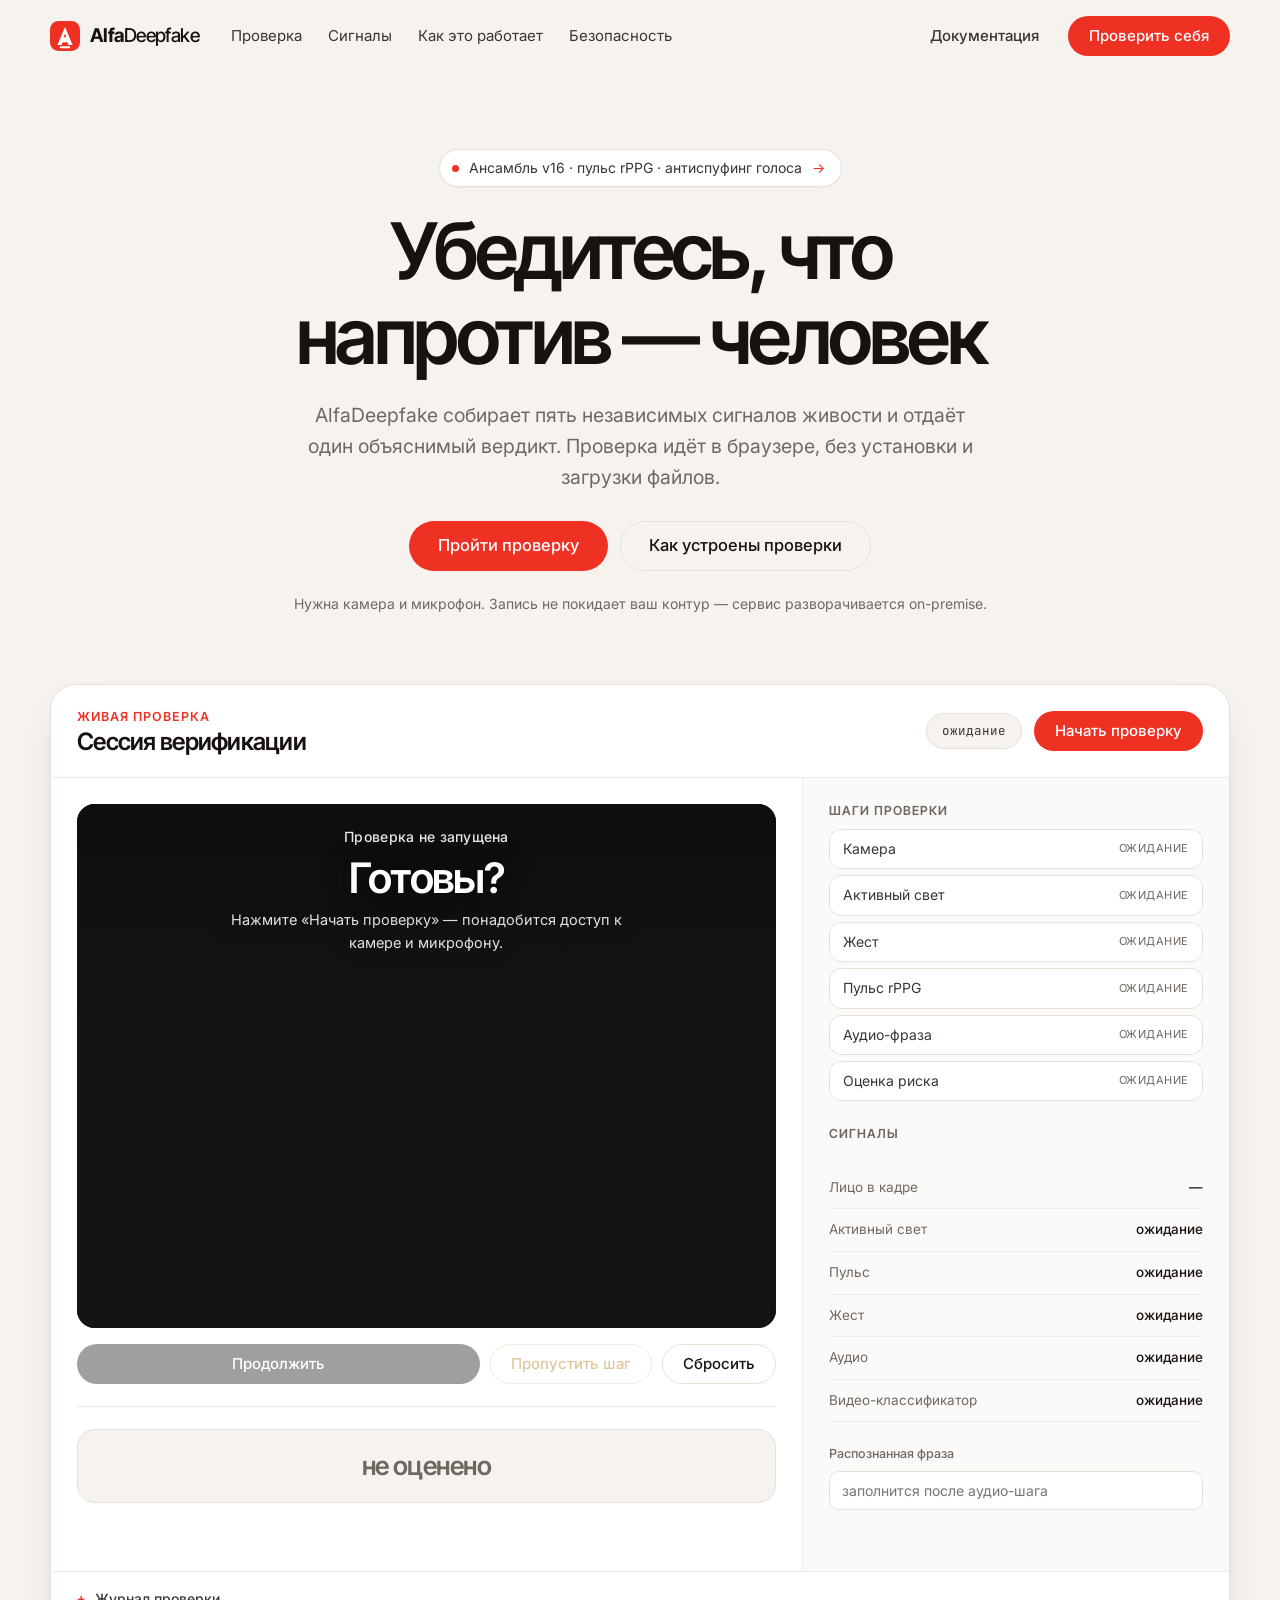
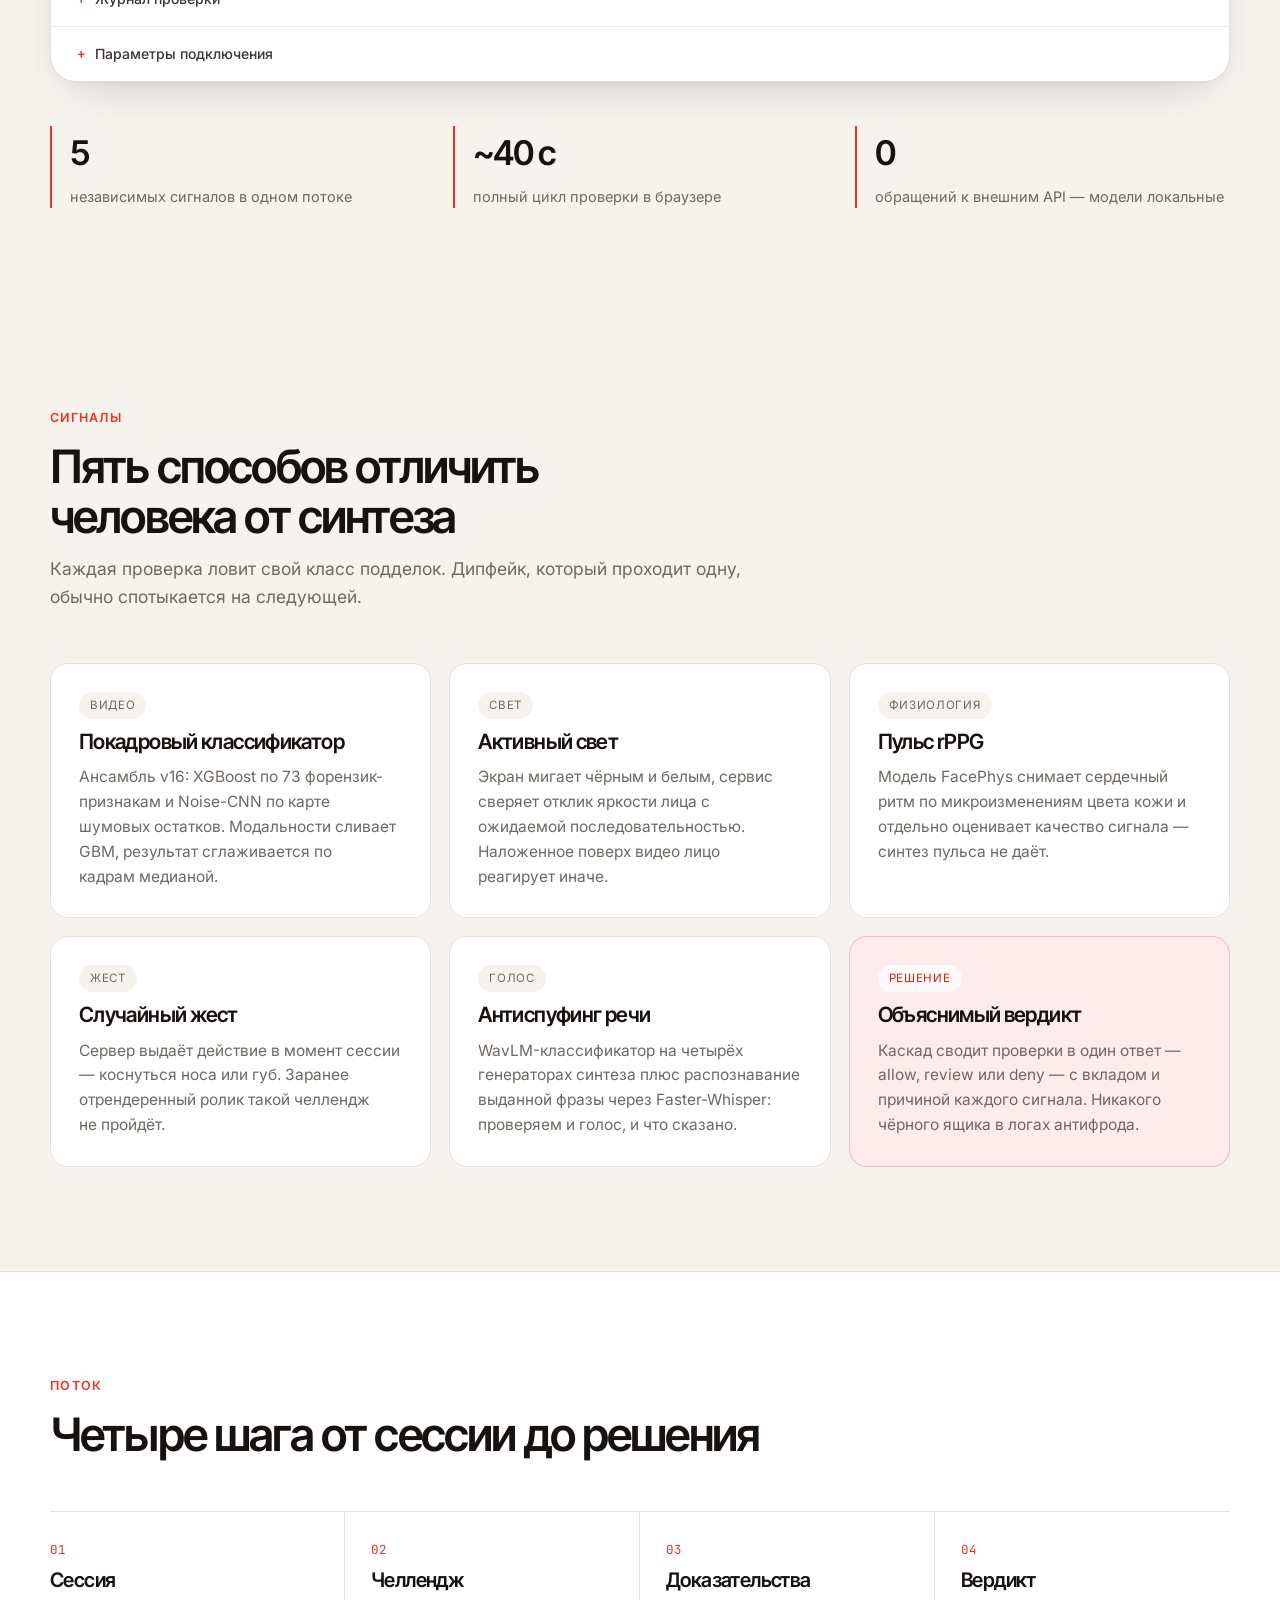
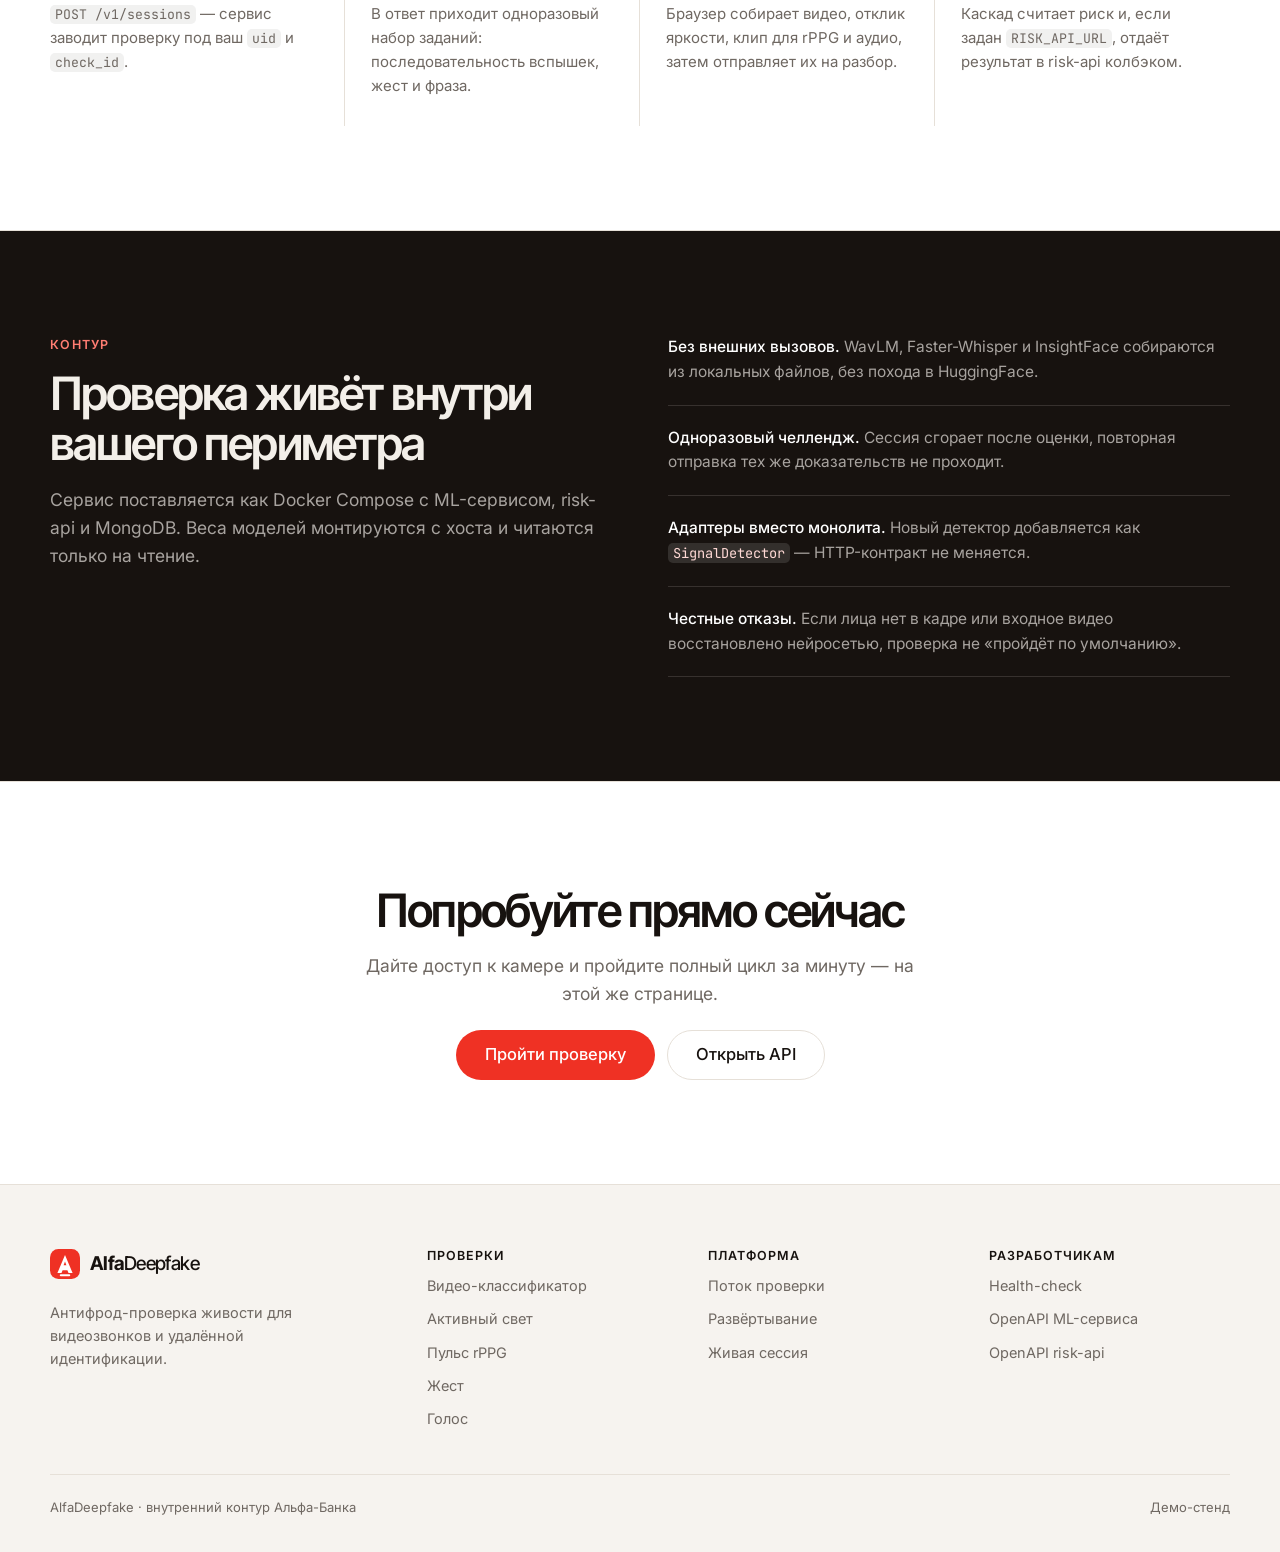
==== frontend/index.html @ 5073e5bc "Redesign frontend as an AlfaDeepfake landing page Replace the verification console shell with a mark" ====
<!doctype html>
<html lang="ru">
  <head>
    <meta charset="utf-8" />
    <meta name="viewport" content="width=device-width, initial-scale=1" />
    <meta name="color-scheme" content="light" />
    <title>AlfaDeepfake — проверка на дипфейк</title>
    <meta
      name="description"
      content="AlfaDeepfake проверяет, что на той стороне живой человек: активный свет, пульс, жест, голос и покадровый анализ видео."
    />
    <link rel="preconnect" href="https://fonts.googleapis.com" />
    <link rel="preconnect" href="https://fonts.gstatic.com" crossorigin />
    <link
      href="https://fonts.googleapis.com/css2?family=Inter+Tight:wght@400;500;600;700&family=Inter:wght@400;500;600&family=JetBrains+Mono:wght@400;500&display=swap"
      rel="stylesheet"
    />
    <link rel="stylesheet" href="./styles.css" />
  </head>
  <body>
    <div class="flash-fullscreen" id="flashFullscreen" aria-hidden="true"></div>

    <a class="skip-link" href="#demo">Перейти к проверке</a>

    <header class="nav" id="nav">
      <div class="nav-inner">
        <a class="logo" href="#top" aria-label="AlfaDeepfake — на главную">
          <svg class="logo-mark" viewBox="0 0 32 32" aria-hidden="true">
            <rect width="32" height="32" rx="9" fill="#EF3124" />
            <path
              fill="#fff"
              fill-rule="evenodd"
              d="M16 6.4 24.1 25.6h-4.35l-1.2-3.05h-5.1l-1.2 3.05H7.9L16 6.4Zm0 6.9-1.5 4.05h3L16 13.3Z"
            />
            <rect x="10.4" y="27" width="11.2" height="2.1" rx="1.05" fill="#fff" />
          </svg>
          <span class="logo-word"><b>Alfa</b>Deepfake</span>
        </a>

        <div class="nav-menu" id="navMenu">
          <nav class="nav-links" aria-label="Основная навигация">
            <a href="#demo">Проверка</a>
            <a href="#signals">Сигналы</a>
            <a href="#flow">Как это работает</a>
            <a href="#trust">Безопасность</a>
          </nav>

          <div class="nav-actions">
            <a class="btn btn-ghost" href="http://localhost:8100/docs">Документация</a>
            <a class="btn btn-primary" href="#demo" data-start-demo>Проверить себя</a>
          </div>
        </div>

        <button class="nav-burger" id="navBurger" aria-expanded="false" aria-controls="navMenu" aria-label="Меню">
          <span></span><span></span>
        </button>
      </div>
    </header>

    <main id="top">
      <!-- ── Hero ─────────────────────────────────────────────────────── -->
      <section class="hero">
        <div class="wrap hero-inner">
          <a class="pill-link" href="#signals">
            <span class="pill-dot"></span>
            Ансамбль v16 · пульс rPPG · антиспуфинг голоса
            <span class="pill-arrow" aria-hidden="true">→</span>
          </a>

          <h1 class="hero-title">Убедитесь, что напротив&nbsp;— человек</h1>

          <p class="hero-sub">
            AlfaDeepfake собирает пять независимых сигналов живости и отдаёт один
            объяснимый вердикт. Проверка идёт в браузере, без установки и загрузки файлов.
          </p>

          <div class="hero-actions">
            <button class="btn btn-primary btn-lg" type="button" data-start-demo>Пройти проверку</button>
            <a class="btn btn-outline btn-lg" href="#signals">Как устроены проверки</a>
          </div>

          <p class="hero-note">Нужна камера и микрофон. Запись не покидает ваш контур — сервис разворачивается on-premise.</p>
        </div>
      </section>

      <!-- ── Живой тест ───────────────────────────────────────────────── -->
      <section class="demo-section" id="demo">
        <div class="wrap">
          <article class="console">
            <header class="console-top">
              <div>
                <p class="console-eyebrow">Живая проверка</p>
                <h2 class="console-title">Сессия верификации</h2>
              </div>
              <div class="console-top-right">
                <div class="status" id="status">ожидание</div>
                <button class="btn btn-primary" id="startVerification" type="button">Начать проверку</button>
              </div>
            </header>

            <div class="console-body">
              <div class="console-main">
                <div class="challenge-stage" id="challengeStage">
                  <video id="camera" autoplay muted playsinline></video>
                  <div class="face-guide" id="faceGuide" aria-hidden="true">
                    <div class="face-oval" id="faceOval"></div>
                    <p class="guide-hint" id="guideHint">Совместите лицо с овалом</p>
                  </div>
                  <div class="stage-overlay">
                    <p id="currentStep">Проверка не запущена</p>
                    <strong id="stageValue">Готовы?</strong>
                    <small id="stepHint">Нажмите «Начать проверку» — понадобится доступ к камере и микрофону.</small>
                  </div>
                </div>

                <div class="controls">
                  <button class="btn btn-dark" id="primaryAction" type="button" disabled>Продолжить</button>
                  <button class="btn btn-outline test-only" id="skipStep" type="button" disabled>Пропустить шаг</button>
                  <button class="btn btn-outline" id="resetFlow" type="button">Сбросить</button>
                </div>

                <div class="result-block">
                  <div class="decision" id="decision">не оценено</div>
                  <div class="risk-line" id="riskLine"></div>
                  <div class="checks" id="checksBreakdown"></div>
                </div>
              </div>

              <aside class="console-side">
                <h3 class="side-title">Шаги проверки</h3>
                <div class="tool-list" id="toolList">
                  <div class="tool" data-tool="camera"><span class="tool-name">Камера</span></div>
                  <div class="tool" data-tool="active_light"><span class="tool-name">Активный свет</span></div>
                  <div class="tool" data-tool="gesture"><span class="tool-name">Жест</span></div>
                  <div class="tool" data-tool="rppg"><span class="tool-name">Пульс rPPG</span></div>
                  <div class="tool" data-tool="audio"><span class="tool-name">Аудио-фраза</span></div>
                  <div class="tool" data-tool="score"><span class="tool-name">Оценка риска</span></div>
                </div>

                <h3 class="side-title">Сигналы</h3>
                <div class="metrics">
                  <div class="metric"><span>Лицо в кадре</span><b id="faceMetric">—</b></div>
                  <div class="metric"><span>Активный свет</span><b id="lightMetric">ожидание</b></div>
                  <div class="metric"><span>Пульс</span><b id="pulseMetric">ожидание</b></div>
                  <div class="metric"><span>Жест</span><b id="gestureMetric">ожидание</b></div>
                  <div class="metric"><span>Аудио</span><b id="audioMetric">ожидание</b></div>
                  <div class="metric"><span>Видео-классификатор</span><b id="classifierMetric">ожидание</b></div>
                </div>

                <label class="field">
                  Распознанная фраза
                  <input id="phraseInput" placeholder="заполнится после аудио-шага" readonly />
                </label>
              </aside>
            </div>

            <details class="drawer">
              <summary>Журнал проверки</summary>
              <pre id="scoreJson"></pre>
            </details>

            <details class="drawer">
              <summary>Параметры подключения</summary>
              <div class="drawer-grid">
                <label class="field">ML API<input id="apiUrl" value="http://localhost:8100" /></label>
                <label class="field">UID<input id="uid" /></label>
                <label class="field">ID проверки<input id="checkId" /></label>
              </div>
            </details>
          </article>

          <ul class="stats">
            <li><b>5</b><span>независимых сигналов в одном потоке</span></li>
            <li><b>~40 c</b><span>полный цикл проверки в браузере</span></li>
            <li><b>0</b><span>обращений к внешним API — модели локальные</span></li>
          </ul>
        </div>
      </section>

      <!-- ── Сигналы ──────────────────────────────────────────────────── -->
      <section class="section" id="signals">
        <div class="wrap">
          <header class="section-head">
            <p class="eyebrow">Сигналы</p>
            <h2>Пять способов отличить человека от синтеза</h2>
            <p class="section-lead">
              Каждая проверка ловит свой класс подделок. Дипфейк, который проходит одну,
              обычно спотыкается на следующей.
            </p>
          </header>

          <div class="cards" data-reveal>
            <article class="card">
              <span class="card-tag">видео</span>
              <h3>Покадровый классификатор</h3>
              <p>
                Ансамбль v16: XGBoost по 73 форензик-признакам и Noise-CNN по карте шумовых
                остатков. Модальности сливает GBM, результат сглаживается по кадрам медианой.
              </p>
            </article>

            <article class="card">
              <span class="card-tag">свет</span>
              <h3>Активный свет</h3>
              <p>
                Экран мигает чёрным и белым, сервис сверяет отклик яркости лица с ожидаемой
                последовательностью. Наложенное поверх видео лицо реагирует иначе.
              </p>
            </article>

            <article class="card">
              <span class="card-tag">физиология</span>
              <h3>Пульс rPPG</h3>
              <p>
                Модель FacePhys снимает сердечный ритм по микроизменениям цвета кожи
                и отдельно оценивает качество сигнала — синтез пульса не даёт.
              </p>
            </article>

            <article class="card">
              <span class="card-tag">жест</span>
              <h3>Случайный жест</h3>
              <p>
                Сервер выдаёт действие в момент сессии — коснуться носа или губ. Заранее
                отрендеренный ролик такой челлендж не пройдёт.
              </p>
            </article>

            <article class="card">
              <span class="card-tag">голос</span>
              <h3>Антиспуфинг речи</h3>
              <p>
                WavLM-классификатор на четырёх генераторах синтеза плюс распознавание
                выданной фразы через Faster-Whisper: проверяем и голос, и что сказано.
              </p>
            </article>

            <article class="card card-accent">
              <span class="card-tag">решение</span>
              <h3>Объяснимый вердикт</h3>
              <p>
                Каскад сводит проверки в один ответ — allow, review или deny — с вкладом
                и причиной каждого сигнала. Никакого чёрного ящика в логах антифрода.
              </p>
            </article>
          </div>
        </div>
      </section>

      <!-- ── Как это работает ─────────────────────────────────────────── -->
      <section class="section section-alt" id="flow">
        <div class="wrap">
          <header class="section-head">
            <p class="eyebrow">Поток</p>
            <h2>Четыре шага от сессии до решения</h2>
          </header>

          <ol class="steps" data-reveal>
            <li>
              <span class="step-num">01</span>
              <h3>Сессия</h3>
              <p><code>POST /v1/sessions</code> — сервис заводит проверку под ваш <code>uid</code> и <code>check_id</code>.</p>
            </li>
            <li>
              <span class="step-num">02</span>
              <h3>Челлендж</h3>
              <p>В ответ приходит одноразовый набор заданий: последовательность вспышек, жест и фраза.</p>
            </li>
            <li>
              <span class="step-num">03</span>
              <h3>Доказательства</h3>
              <p>Браузер собирает видео, отклик яркости, клип для rPPG и аудио, затем отправляет их на разбор.</p>
            </li>
            <li>
              <span class="step-num">04</span>
              <h3>Вердикт</h3>
              <p>Каскад считает риск и, если задан <code>RISK_API_URL</code>, отдаёт результат в risk-api колбэком.</p>
            </li>
          </ol>
        </div>
      </section>

      <!-- ── Безопасность ─────────────────────────────────────────────── -->
      <section class="section section-dark" id="trust">
        <div class="wrap trust-grid">
          <div>
            <p class="eyebrow eyebrow-light">Контур</p>
            <h2>Проверка живёт внутри вашего периметра</h2>
            <p class="section-lead section-lead-light">
              Сервис поставляется как Docker Compose с ML-сервисом, risk-api и MongoDB.
              Веса моделей монтируются с хоста и читаются только на чтение.
            </p>
          </div>
          <ul class="trust-list">
            <li><b>Без внешних вызовов.</b> WavLM, Faster-Whisper и InsightFace собираются из локальных файлов, без похода в HuggingFace.</li>
            <li><b>Одноразовый челлендж.</b> Сессия сгорает после оценки, повторная отправка тех же доказательств не проходит.</li>
            <li><b>Адаптеры вместо монолита.</b> Новый детектор добавляется как <code>SignalDetector</code> — HTTP-контракт не меняется.</li>
            <li><b>Честные отказы.</b> Если лица нет в кадре или входное видео восстановлено нейросетью, проверка не «пройдёт по умолчанию».</li>
          </ul>
        </div>
      </section>

      <!-- ── CTA ──────────────────────────────────────────────────────── -->
      <section class="cta" id="start">
        <div class="wrap cta-inner">
          <h2>Попробуйте прямо сейчас</h2>
          <p>Дайте доступ к камере и пройдите полный цикл за минуту — на этой же странице.</p>
          <div class="hero-actions">
            <button class="btn btn-primary btn-lg" type="button" data-start-demo>Пройти проверку</button>
            <a class="btn btn-outline btn-lg" href="http://localhost:8100/docs">Открыть API</a>
          </div>
        </div>
      </section>
    </main>

    <footer class="footer">
      <div class="wrap footer-inner">
        <div class="footer-brand">
          <a class="logo" href="#top" aria-label="AlfaDeepfake">
            <svg class="logo-mark" viewBox="0 0 32 32" aria-hidden="true">
              <rect width="32" height="32" rx="9" fill="#EF3124" />
              <path
                fill="#fff"
                fill-rule="evenodd"
                d="M16 6.4 24.1 25.6h-4.35l-1.2-3.05h-5.1l-1.2 3.05H7.9L16 6.4Zm0 6.9-1.5 4.05h3L16 13.3Z"
              />
              <rect x="10.4" y="27" width="11.2" height="2.1" rx="1.05" fill="#fff" />
            </svg>
            <span class="logo-word"><b>Alfa</b>Deepfake</span>
          </a>
          <p>Антифрод-проверка живости для видеозвонков и удалённой идентификации.</p>
        </div>

        <nav class="footer-col" aria-label="Проверки">
          <h4>Проверки</h4>
          <a href="#signals">Видео-классификатор</a>
          <a href="#signals">Активный свет</a>
          <a href="#signals">Пульс rPPG</a>
          <a href="#signals">Жест</a>
          <a href="#signals">Голос</a>
        </nav>

        <nav class="footer-col" aria-label="Платформа">
          <h4>Платформа</h4>
          <a href="#flow">Поток проверки</a>
          <a href="#trust">Развёртывание</a>
          <a href="#demo">Живая сессия</a>
        </nav>

        <nav class="footer-col" aria-label="Разработчикам">
          <h4>Разработчикам</h4>
          <a href="http://localhost:8100/health">Health-check</a>
          <a href="http://localhost:8100/docs">OpenAPI ML-сервиса</a>
          <a href="http://localhost:8000/docs">OpenAPI risk-api</a>
        </nav>
      </div>
      <div class="wrap footer-bottom">
        <span>AlfaDeepfake · внутренний контур Альфа-Банка</span>
        <span>Демо-стенд</span>
      </div>
    </footer>

    <script src="./config.js"></script>
    <script src="./app.js"></script>
    <script src="./landing.js"></script>
  </body>
</html>
---- frontend/styles.css ----
/* ── Tokens ─────────────────────────────────────────────────────────── */
:root {
  --ink: #17120f;
  --ink-soft: #3b3430;
  --muted: #6f6862;
  --paper: #f6f3ef;
  --surface: #ffffff;
  --line: #e6e0d8;
  --line-soft: #efeae3;

  --alfa: #ef3124;
  --alfa-deep: #cd2317;
  --alfa-tint: #fdeceb;

  --pass: #0f7a58;
  --warn: #b0730b;
  --deny: #d0271a;

  --stage: #202020;

  --display: "Inter Tight", "Segoe UI", system-ui, sans-serif;
  --body: "Inter", "Segoe UI", system-ui, sans-serif;
  --mono: "JetBrains Mono", ui-monospace, "Cascadia Mono", monospace;

  --radius: 18px;
  --radius-lg: 26px;
  --shadow: 0 1px 2px rgba(23, 18, 15, 0.04), 0 18px 48px -24px rgba(23, 18, 15, 0.28);
}

* {
  box-sizing: border-box;
}

html {
  scroll-behavior: smooth;
}

body {
  margin: 0;
  background: var(--paper);
  color: var(--ink);
  font-family: var(--body);
  font-size: 16px;
  line-height: 1.6;
  -webkit-font-smoothing: antialiased;
}

h1,
h2,
h3,
h4 {
  margin: 0;
  font-family: var(--display);
  font-weight: 600;
  letter-spacing: -0.03em;
  line-height: 1.08;
}

p {
  margin: 0;
}

a {
  color: inherit;
  text-decoration: none;
}

code {
  font-family: var(--mono);
  font-size: 0.88em;
  background: rgba(23, 18, 15, 0.06);
  border-radius: 5px;
  padding: 1px 5px;
}

:focus-visible {
  outline: 2px solid var(--alfa);
  outline-offset: 3px;
  border-radius: 4px;
}

.wrap {
  width: min(1180px, 100% - 48px);
  margin: 0 auto;
}

.skip-link {
  position: absolute;
  left: -9999px;
  top: 0;
  z-index: 100;
  background: var(--ink);
  color: #fff;
  padding: 12px 18px;
  border-radius: 0 0 10px 0;
}

.skip-link:focus {
  left: 0;
}

/* ── Flash overlay (used by the active-light check) ─────────────────── */
.flash-fullscreen {
  position: fixed;
  inset: 0;
  z-index: 1000;
  display: none;
  background: #000;
}

.flash-fullscreen.visible {
  display: block;
}

/* ── Buttons ────────────────────────────────────────────────────────── */
.btn {
  display: inline-flex;
  align-items: center;
  justify-content: center;
  gap: 8px;
  border: 1px solid transparent;
  border-radius: 999px;
  padding: 10px 20px;
  font-family: var(--body);
  font-size: 15px;
  font-weight: 500;
  line-height: 1.2;
  text-align: center;
  cursor: pointer;
  transition: background-color 140ms ease, border-color 140ms ease, color 140ms ease, transform 140ms ease;
}

.btn-lg {
  padding: 14px 28px;
  font-size: 16.5px;
}

.btn-primary {
  background: var(--alfa);
  color: #fff;
}

.btn-primary:hover {
  background: var(--alfa-deep);
}

.btn-dark {
  background: var(--ink);
  color: #fff;
}

.btn-dark:hover {
  background: #2c2521;
}

.btn-outline {
  background: transparent;
  border-color: var(--line);
  color: var(--ink);
}

.btn-outline:hover {
  border-color: var(--ink);
}

.btn-ghost {
  background: transparent;
  color: var(--ink-soft);
}

.btn-ghost:hover {
  color: var(--ink);
}

.btn:active {
  transform: translateY(1px);
}

.btn:disabled {
  cursor: not-allowed;
  opacity: 0.4;
  transform: none;
}

.test-only {
  color: var(--warn);
  border-color: rgba(176, 115, 11, 0.35);
}

/* ── Nav ────────────────────────────────────────────────────────────── */
.nav {
  position: sticky;
  top: 0;
  z-index: 60;
  background: rgba(246, 243, 239, 0.82);
  backdrop-filter: saturate(180%) blur(14px);
  border-bottom: 1px solid transparent;
  transition: border-color 200ms ease, background-color 200ms ease;
}

.nav.scrolled {
  border-bottom-color: var(--line);
}

.nav-inner {
  width: min(1180px, 100% - 48px);
  margin: 0 auto;
  min-height: 72px;
  display: flex;
  align-items: center;
  gap: 32px;
}

.logo {
  display: inline-flex;
  align-items: center;
  gap: 10px;
  flex: none;
}

.logo-mark {
  width: 30px;
  height: 30px;
  flex: none;
}

.logo-word {
  font-family: var(--display);
  font-size: 19px;
  font-weight: 500;
  letter-spacing: -0.03em;
  color: var(--ink);
}

.logo-word b {
  font-weight: 700;
}

.nav-menu {
  flex: 1;
  display: flex;
  align-items: center;
  justify-content: space-between;
  gap: 32px;
  min-width: 0;
}

.nav-links {
  display: flex;
  align-items: center;
  gap: 26px;
  font-size: 15px;
  color: var(--ink-soft);
}

.nav-links a:hover {
  color: var(--alfa);
}

.nav-actions {
  display: flex;
  align-items: center;
  gap: 8px;
  flex: none;
}

.nav-burger {
  display: none;
  flex-direction: column;
  justify-content: center;
  gap: 5px;
  width: 40px;
  height: 40px;
  border: 1px solid var(--line);
  border-radius: 10px;
  background: transparent;
  cursor: pointer;
}

.nav-burger span {
  display: block;
  height: 1.5px;
  width: 16px;
  margin: 0 auto;
  background: var(--ink);
}

/* ── Hero ───────────────────────────────────────────────────────────── */
.hero {
  padding: 76px 0 44px;
  text-align: center;
}

.hero-inner {
  display: grid;
  justify-items: center;
  gap: 22px;
}

.pill-link {
  display: inline-flex;
  flex-wrap: wrap;
  align-items: center;
  justify-content: center;
  max-width: 100%;
  gap: 10px;
  background: var(--surface);
  border: 1px solid var(--line);
  border-radius: 999px;
  padding: 7px 16px 7px 12px;
  font-size: 14px;
  color: var(--ink-soft);
  box-shadow: 0 1px 2px rgba(23, 18, 15, 0.04);
}

.pill-link:hover {
  border-color: var(--alfa);
}

.pill-dot {
  width: 7px;
  height: 7px;
  border-radius: 50%;
  background: var(--alfa);
}

.pill-arrow {
  color: var(--alfa);
}

.hero-title {
  max-width: 15ch;
  font-size: clamp(33px, 7vw, 78px);
  letter-spacing: -0.045em;
  text-wrap: balance;
  overflow-wrap: break-word;
}

.hero-sub {
  max-width: 62ch;
  color: var(--muted);
  font-size: clamp(17px, 1.6vw, 19.5px);
  text-wrap: pretty;
}

.hero-actions {
  display: flex;
  flex-wrap: wrap;
  justify-content: center;
  gap: 12px;
  margin-top: 6px;
}

.hero-note {
  color: var(--muted);
  font-size: 14px;
}

/* ── Console (the live check) ───────────────────────────────────────── */
.demo-section {
  padding: 24px 0 96px;
  scroll-margin-top: 88px;
}

.console {
  background: var(--surface);
  border: 1px solid var(--line);
  border-radius: var(--radius-lg);
  box-shadow: var(--shadow);
  overflow: hidden;
}

.console-top {
  display: flex;
  flex-wrap: wrap;
  align-items: center;
  justify-content: space-between;
  gap: 16px;
  padding: 22px 26px;
  border-bottom: 1px solid var(--line-soft);
}

.console-eyebrow {
  color: var(--alfa);
  font-size: 12.5px;
  font-weight: 600;
  letter-spacing: 0.08em;
  text-transform: uppercase;
}

.console-title {
  font-size: 24px;
  margin-top: 2px;
}

.console-top-right {
  display: flex;
  align-items: center;
  gap: 12px;
}

.status {
  border: 1px solid var(--line);
  border-radius: 999px;
  padding: 7px 15px;
  background: var(--paper);
  color: var(--ink-soft);
  font-family: var(--mono);
  font-size: 12.5px;
  white-space: nowrap;
}

.console-body {
  display: grid;
  grid-template-columns: minmax(0, 1.5fr) minmax(290px, 0.85fr);
}

.console-main {
  padding: 26px;
  border-right: 1px solid var(--line-soft);
  min-width: 0;
}

.console-side {
  padding: 26px;
  background: #fbfaf8;
  min-width: 0;
}

/* Stage */
.challenge-stage {
  position: relative;
  overflow: hidden;
  aspect-ratio: 4 / 3;
  min-height: 380px;
  border-radius: var(--radius);
  background: var(--stage);
  transition: background-color 80ms linear;
}

video {
  position: absolute;
  inset: 0;
  z-index: 1;
  width: 100%;
  height: 100%;
  object-fit: cover;
  background: #141414;
  /* selfie mirror; MediaRecorder captures the raw stream, not the CSS */
  transform: scaleX(-1);
}

.face-guide {
  position: absolute;
  inset: 0;
  z-index: 2;
  display: none;
  overflow: hidden;
  pointer-events: none;
}

.face-guide.visible {
  display: block;
}

.face-oval {
  position: absolute;
  top: 10%;
  left: 50%;
  height: 72%;
  /* face-shaped ellipse: always taller than wide, never a circle */
  aspect-ratio: 3 / 4.2;
  transform: translateX(-50%);
  border: 2.5px dashed rgba(255, 255, 255, 0.8);
  border-radius: 50%;
  /* everything outside the oval gets dimmed */
  box-shadow: 0 0 0 2000px rgba(12, 10, 9, 0.45);
  transition: border-color 300ms ease, box-shadow 300ms ease;
}

.face-oval.ok {
  border: 2.5px solid #3ecf8e;
}

.face-oval.no-face {
  border-color: #f0ad4e;
}

.guide-hint {
  position: absolute;
  bottom: 14px;
  left: 0;
  right: 0;
  text-align: center;
  color: rgba(255, 255, 255, 0.94);
  font-size: 14px;
  font-weight: 500;
  text-shadow: 0 2px 14px rgba(0, 0, 0, 0.65);
}

.stage-overlay {
  position: absolute;
  inset: 0;
  z-index: 3;
  display: grid;
  align-content: start;
  justify-items: center;
  gap: 8px;
  padding: 22px 24px;
  text-align: center;
  color: #fff;
  text-shadow: 0 2px 24px rgba(0, 0, 0, 0.7);
  background: linear-gradient(to bottom, rgba(12, 10, 9, 0.6), transparent 42%);
  pointer-events: none;
}

.stage-overlay p {
  font-size: 14px;
  font-weight: 500;
  letter-spacing: 0.02em;
  opacity: 0.9;
}

.stage-overlay strong {
  font-family: var(--display);
  font-size: clamp(28px, 3.4vw, 42px);
  font-weight: 600;
  letter-spacing: -0.03em;
  line-height: 1.05;
}

.stage-overlay small {
  max-width: 46ch;
  font-size: 14.5px;
  opacity: 0.88;
}

.controls {
  display: grid;
  grid-template-columns: minmax(0, 1fr) auto auto;
  gap: 10px;
  margin-top: 16px;
}

/* ── Result ─────────────────────────────────────────────────────────── */
.result-block {
  display: grid;
  gap: 12px;
  margin-top: 22px;
  padding-top: 22px;
  border-top: 1px solid var(--line-soft);
}

.decision {
  display: grid;
  place-items: center;
  min-height: 74px;
  border: 1px solid var(--line);
  border-radius: var(--radius);
  background: var(--paper);
  color: var(--muted);
  font-family: var(--display);
  font-size: 26px;
  font-weight: 600;
  letter-spacing: -0.02em;
}

.decision.allow {
  border-color: rgba(15, 122, 88, 0.35);
  background: rgba(15, 122, 88, 0.09);
  color: var(--pass);
}

.decision.review {
  border-color: rgba(176, 115, 11, 0.35);
  background: rgba(176, 115, 11, 0.1);
  color: var(--warn);
}

.decision.deny {
  border-color: rgba(208, 39, 26, 0.35);
  background: var(--alfa-tint);
  color: var(--deny);
}

.risk-line {
  min-height: 18px;
  color: var(--muted);
  font-family: var(--mono);
  font-size: 12.5px;
  text-align: center;
}

.checks {
  display: grid;
  gap: 8px;
}

.check-row {
  display: grid;
  grid-template-columns: 128px 92px minmax(0, 1fr) 42px;
  align-items: center;
  gap: 12px;
  font-size: 13px;
}

.check-name {
  color: var(--ink);
  font-weight: 500;
}

.check-status {
  color: var(--muted);
  font-size: 11.5px;
}

.check-row.passed .check-status {
  color: var(--pass);
}

.check-row.failed .check-status {
  color: var(--deny);
}

.check-row.unknown .check-status,
.check-row.skipped .check-status {
  color: var(--warn);
}

.check-riskbar {
  height: 6px;
  border-radius: 999px;
  background: var(--line-soft);
  overflow: hidden;
}

.check-riskbar i {
  display: block;
  height: 100%;
  background: linear-gradient(90deg, var(--pass), var(--warn) 55%, var(--alfa));
}

.check-risk {
  text-align: right;
  color: var(--muted);
  font-family: var(--mono);
  font-size: 12px;
}

.factors {
  margin-top: 4px;
  color: var(--muted);
  font-size: 12.5px;
  line-height: 1.5;
}

/* ── Console sidebar ────────────────────────────────────────────────── */
.side-title {
  font-size: 12.5px;
  font-weight: 600;
  letter-spacing: 0.08em;
  text-transform: uppercase;
  color: var(--muted);
  margin-bottom: 12px;
}

.side-title + .metrics,
.tool-list + .side-title {
  margin-top: 26px;
}

.tool-list {
  display: grid;
  gap: 6px;
}

.tool {
  display: flex;
  align-items: center;
  justify-content: space-between;
  gap: 10px;
  min-height: 40px;
  border: 1px solid var(--line);
  border-radius: 12px;
  padding: 8px 13px;
  background: var(--surface);
  color: var(--ink-soft);
  font-size: 14px;
  transition: border-color 160ms ease, color 160ms ease, background-color 160ms ease;
}

.tool::after {
  content: "ожидание";
  color: var(--muted);
  font-size: 11px;
  letter-spacing: 0.05em;
  text-transform: uppercase;
  white-space: nowrap;
}

.tool.active {
  border-color: var(--alfa);
  background: var(--alfa-tint);
  color: var(--ink);
  font-weight: 500;
}

.tool.active::after {
  content: "текущий";
  color: var(--alfa);
}

.tool.done {
  border-color: rgba(15, 122, 88, 0.4);
  color: var(--pass);
}

.tool.done::after {
  content: "готово";
  color: var(--pass);
}

.tool.failed {
  border-color: rgba(208, 39, 26, 0.4);
  color: var(--deny);
}

.tool.failed::after {
  content: "не пройдено";
  color: var(--deny);
}

.tool.skipped {
  border-color: rgba(176, 115, 11, 0.4);
  color: var(--warn);
}

.tool.skipped::after {
  content: "пропущено";
  color: var(--warn);
}

.metrics {
  display: grid;
}

.metric {
  display: flex;
  align-items: baseline;
  justify-content: space-between;
  gap: 14px;
  padding: 10px 0;
  border-bottom: 1px solid var(--line-soft);
  font-size: 13.5px;
}

.metric span {
  color: var(--muted);
  flex: none;
}

.metric b {
  font-weight: 500;
  text-align: right;
  overflow-wrap: anywhere;
}

.field {
  display: grid;
  gap: 7px;
  margin-top: 22px;
  color: var(--muted);
  font-size: 12.5px;
  font-weight: 500;
}

input {
  width: 100%;
  border: 1px solid var(--line);
  border-radius: 10px;
  background: var(--surface);
  color: var(--ink);
  padding: 10px 12px;
  font-family: var(--body);
  font-size: 14px;
}

input:focus-visible {
  border-color: var(--alfa);
  outline: none;
  box-shadow: 0 0 0 3px var(--alfa-tint);
}

/* ── Drawers ────────────────────────────────────────────────────────── */
.drawer {
  border-top: 1px solid var(--line-soft);
}

.drawer > summary {
  padding: 16px 26px;
  cursor: pointer;
  color: var(--ink-soft);
  font-size: 14px;
  font-weight: 500;
  list-style: none;
}

.drawer > summary::-webkit-details-marker {
  display: none;
}

.drawer > summary::before {
  content: "+";
  display: inline-block;
  width: 18px;
  color: var(--alfa);
  font-family: var(--mono);
}

.drawer[open] > summary::before {
  content: "−";
}

.drawer-grid {
  display: grid;
  grid-template-columns: repeat(auto-fit, minmax(200px, 1fr));
  gap: 16px;
  padding: 0 26px 24px;
}

.drawer-grid .field {
  margin-top: 0;
}

pre {
  max-height: 320px;
  overflow: auto;
  margin: 0 26px 24px;
  padding: 16px 18px;
  border-radius: 14px;
  background: #17130f;
  color: #e9e4dd;
  font-family: var(--mono);
  font-size: 12px;
  line-height: 1.55;
  white-space: pre-wrap;
  overflow-wrap: anywhere;
}

/* ── Stats ──────────────────────────────────────────────────────────── */
.stats {
  display: grid;
  grid-template-columns: repeat(auto-fit, minmax(220px, 1fr));
  gap: 28px;
  margin: 44px 0 0;
  padding: 0;
  list-style: none;
}

.stats li {
  display: grid;
  gap: 4px;
  padding-left: 18px;
  border-left: 2px solid var(--alfa);
}

.stats b {
  font-family: var(--display);
  font-size: 34px;
  font-weight: 600;
  letter-spacing: -0.04em;
}

.stats span {
  color: var(--muted);
  font-size: 14.5px;
}

/* ── Generic sections ───────────────────────────────────────────────── */
.section {
  padding: 104px 0;
  scroll-margin-top: 72px;
}

.section-alt {
  background: var(--surface);
  border-block: 1px solid var(--line);
}

.section-dark {
  background: var(--ink);
  color: #f3efe9;
}

.section-head {
  display: grid;
  gap: 14px;
  max-width: 720px;
  margin-bottom: 52px;
}

.eyebrow {
  color: var(--alfa);
  font-size: 12.5px;
  font-weight: 600;
  letter-spacing: 0.1em;
  text-transform: uppercase;
}

.eyebrow-light {
  color: #ff7d72;
}

.section-head h2,
.trust-grid h2,
.cta h2 {
  font-size: clamp(30px, 4vw, 46px);
  letter-spacing: -0.04em;
  text-wrap: balance;
}

.section-lead {
  color: var(--muted);
  font-size: 17.5px;
  text-wrap: pretty;
}

.section-lead-light {
  color: rgba(243, 239, 233, 0.66);
}

/* Cards */
.cards {
  display: grid;
  grid-template-columns: repeat(auto-fit, minmax(300px, 1fr));
  gap: 18px;
}

.card {
  display: grid;
  align-content: start;
  gap: 12px;
  padding: 28px;
  border: 1px solid var(--line);
  border-radius: var(--radius);
  background: var(--surface);
  transition: border-color 180ms ease, transform 180ms ease;
}

.card:hover {
  border-color: var(--ink);
  transform: translateY(-2px);
}

.card-tag {
  justify-self: start;
  border-radius: 999px;
  padding: 4px 11px;
  background: var(--paper);
  color: var(--muted);
  font-size: 11.5px;
  letter-spacing: 0.06em;
  text-transform: uppercase;
}

.card h3 {
  font-size: 21px;
}

.card p {
  color: var(--muted);
  font-size: 15.5px;
  text-wrap: pretty;
}

.card-accent {
  background: var(--alfa-tint);
  border-color: rgba(239, 49, 36, 0.28);
}

.card-accent .card-tag {
  background: rgba(255, 255, 255, 0.72);
  color: var(--alfa-deep);
}

.section-alt .card {
  background: var(--paper);
}

/* Steps */
.steps {
  display: grid;
  grid-template-columns: repeat(auto-fit, minmax(240px, 1fr));
  gap: 0;
  margin: 0;
  padding: 0;
  list-style: none;
  border-top: 1px solid var(--line);
}

.steps li {
  display: grid;
  align-content: start;
  gap: 10px;
  padding: 28px 26px 28px 0;
  border-right: 1px solid var(--line);
}

.steps li:last-child {
  border-right: 0;
}

.steps li:not(:first-child) {
  padding-left: 26px;
}

.step-num {
  font-family: var(--mono);
  font-size: 12.5px;
  color: var(--alfa);
}

.steps h3 {
  font-size: 20px;
}

.steps p {
  color: var(--muted);
  font-size: 15px;
}

/* Trust */
.trust-grid {
  display: grid;
  grid-template-columns: repeat(auto-fit, minmax(320px, 1fr));
  gap: 56px;
  align-items: start;
}

.trust-grid h2 {
  margin: 14px 0 18px;
}

.trust-list {
  display: grid;
  gap: 0;
  margin: 0;
  padding: 0;
  list-style: none;
}

.trust-list li {
  padding: 20px 0;
  border-bottom: 1px solid rgba(243, 239, 233, 0.14);
  color: rgba(243, 239, 233, 0.66);
  font-size: 15.5px;
}

.trust-list li:first-child {
  padding-top: 0;
}

.trust-list b {
  color: #fff;
  font-weight: 500;
}

.section-dark code {
  background: rgba(255, 255, 255, 0.12);
  color: #ffd9d5;
}

/* CTA */
.cta {
  padding: 104px 0;
  background: var(--surface);
  border-top: 1px solid var(--line);
  scroll-margin-top: 72px;
}

.cta-inner {
  display: grid;
  justify-items: center;
  gap: 16px;
  text-align: center;
}

.cta p {
  max-width: 52ch;
  color: var(--muted);
  font-size: 17.5px;
}

/* ── Footer ─────────────────────────────────────────────────────────── */
.footer {
  padding: 64px 0 34px;
  background: var(--paper);
  border-top: 1px solid var(--line);
}

.footer-inner {
  display: grid;
  grid-template-columns: minmax(220px, 1.4fr) repeat(3, minmax(0, 1fr));
  gap: 40px;
  padding-bottom: 44px;
}

.footer-brand p {
  max-width: 34ch;
  margin-top: 14px;
  color: var(--muted);
  font-size: 14.5px;
}

.footer-col {
  display: grid;
  align-content: start;
  gap: 10px;
  font-size: 14.5px;
  color: var(--muted);
}

.footer-col h4 {
  font-family: var(--body);
  font-size: 12.5px;
  font-weight: 600;
  letter-spacing: 0.08em;
  text-transform: uppercase;
  color: var(--ink);
  margin-bottom: 2px;
}

.footer-col a:hover {
  color: var(--alfa);
}

.footer-bottom {
  display: flex;
  flex-wrap: wrap;
  justify-content: space-between;
  gap: 12px;
  padding-top: 22px;
  border-top: 1px solid var(--line);
  color: var(--muted);
  font-size: 13px;
}

/* ── Reveal ─────────────────────────────────────────────────────────── */
[data-reveal] > * {
  opacity: 0;
  transform: translateY(14px);
  transition: opacity 520ms ease, transform 520ms ease;
}

[data-reveal].revealed > * {
  opacity: 1;
  transform: none;
}

[data-reveal].revealed > *:nth-child(2) { transition-delay: 60ms; }
[data-reveal].revealed > *:nth-child(3) { transition-delay: 120ms; }
[data-reveal].revealed > *:nth-child(4) { transition-delay: 180ms; }
[data-reveal].revealed > *:nth-child(5) { transition-delay: 240ms; }
[data-reveal].revealed > *:nth-child(6) { transition-delay: 300ms; }

/* ── Responsive ─────────────────────────────────────────────────────── */
@media (max-width: 1020px) {
  .nav-menu {
    display: none;
  }

  .nav.open .nav-menu {
    position: absolute;
    top: 72px;
    left: 0;
    right: 0;
    display: grid;
    gap: 16px;
    padding: 16px 24px 22px;
    background: var(--paper);
    border-bottom: 1px solid var(--line);
  }

  .nav.open .nav-links,
  .nav.open .nav-actions {
    display: grid;
    gap: 8px;
  }

  .nav-burger {
    display: flex;
    margin-left: auto;
  }

  .console-body {
    grid-template-columns: 1fr;
  }

  .console-main {
    border-right: 0;
    border-bottom: 1px solid var(--line-soft);
  }

  .steps li {
    border-right: 0;
    border-bottom: 1px solid var(--line);
    padding-right: 0;
  }

  .steps li:not(:first-child) {
    padding-left: 0;
  }

  .footer-inner {
    grid-template-columns: repeat(2, minmax(0, 1fr));
    gap: 32px;
  }
}

@media (max-width: 720px) {
  .wrap {
    width: min(1180px, 100% - 32px);
  }

  .nav-inner {
    width: min(1180px, 100% - 32px);
    gap: 12px;
  }

  .pill-link {
    font-size: 13px;
    padding: 7px 13px 7px 11px;
  }

  .pill-arrow {
    display: none;
  }

  .hero {
    padding: 52px 0 32px;
  }

  .hero-actions .btn {
    width: 100%;
  }

  .section,
  .cta {
    padding: 72px 0;
  }

  .console-top,
  .console-main,
  .console-side {
    padding: 20px;
  }

  .drawer > summary,
  .drawer-grid,
  pre {
    padding-inline: 20px;
  }

  pre {
    margin-inline: 20px;
    padding-inline: 16px;
  }

  .challenge-stage {
    aspect-ratio: 3 / 4;
    min-height: 0;
  }

  .controls {
    grid-template-columns: 1fr;
  }

  .check-row {
    grid-template-columns: 100px 78px minmax(0, 1fr) 38px;
    gap: 8px;
    font-size: 12px;
  }

  .footer-inner {
    grid-template-columns: 1fr;
    gap: 28px;
  }
}

@media (prefers-reduced-motion: reduce) {
  html {
    scroll-behavior: auto;
  }

  *,
  *::before,
  *::after {
    animation-duration: 0.01ms !important;
    transition-duration: 0.01ms !important;
  }

  [data-reveal] > * {
    opacity: 1;
    transform: none;
  }
}
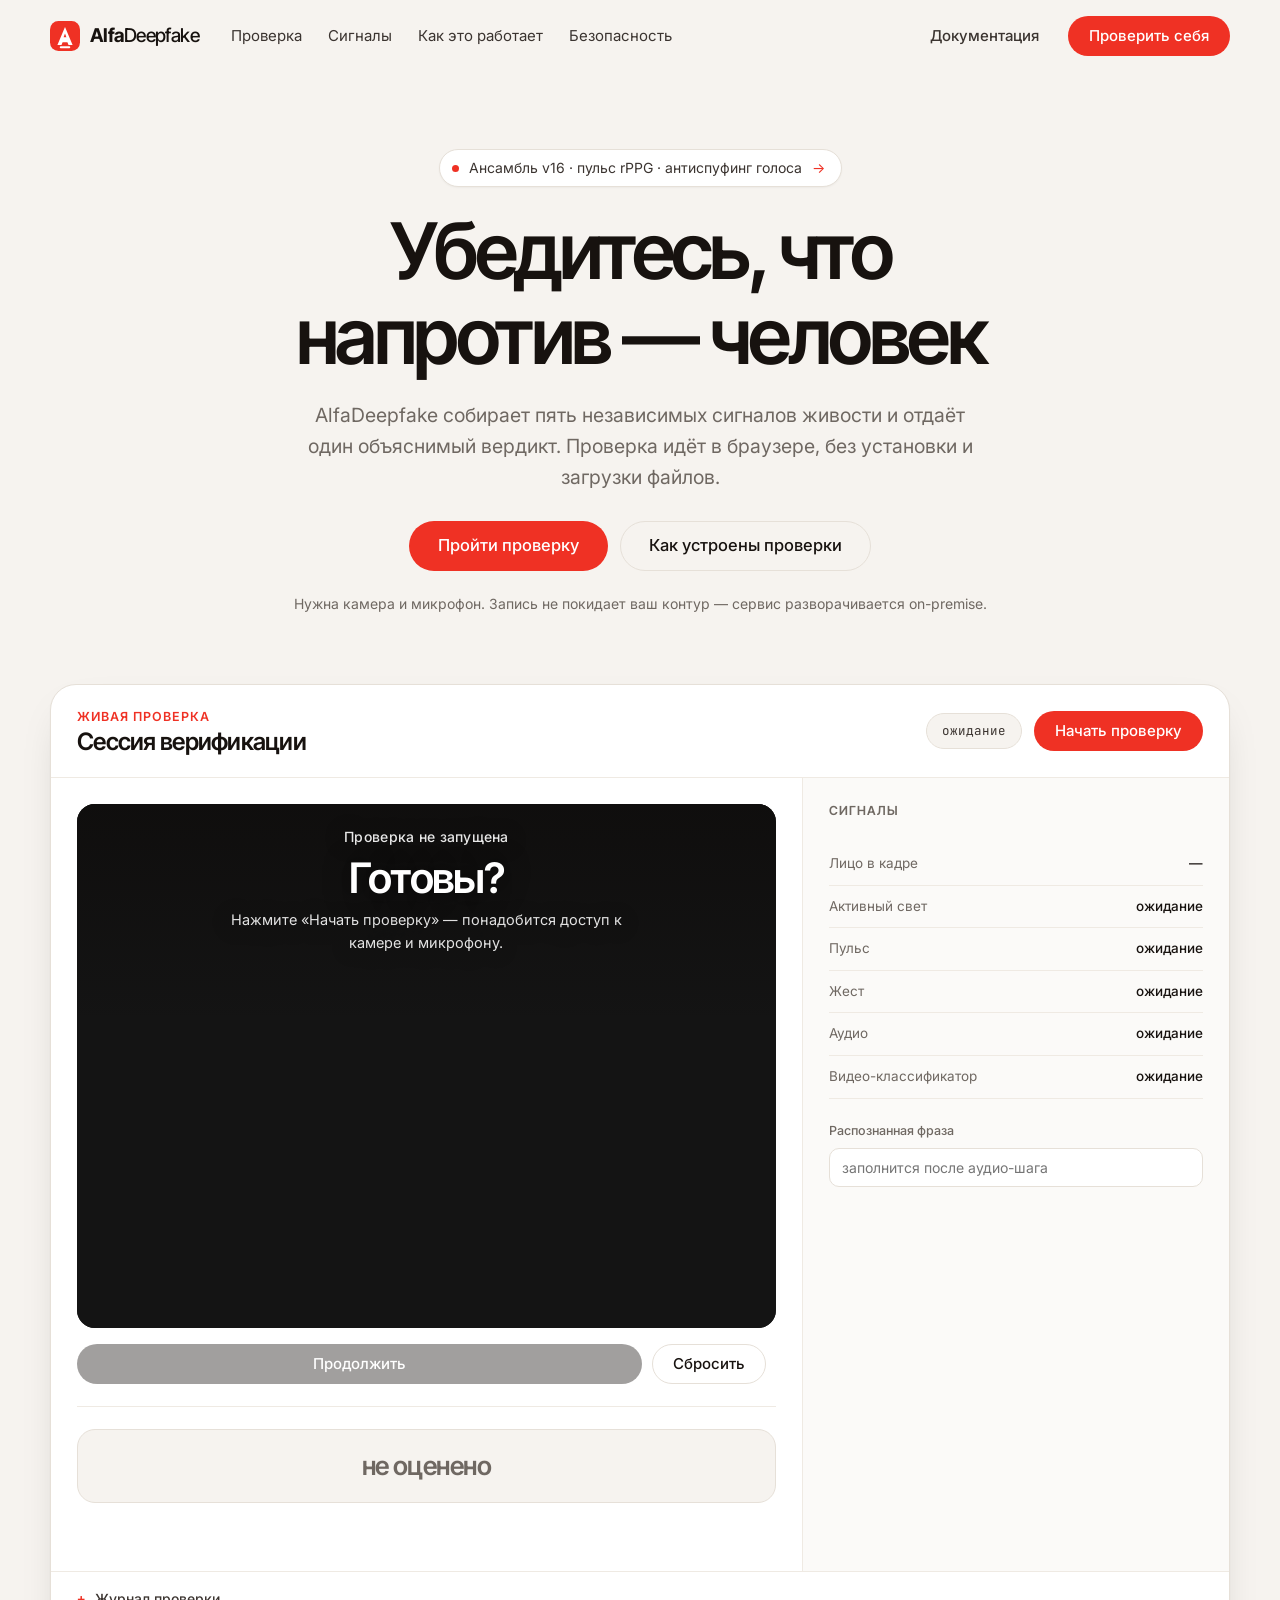
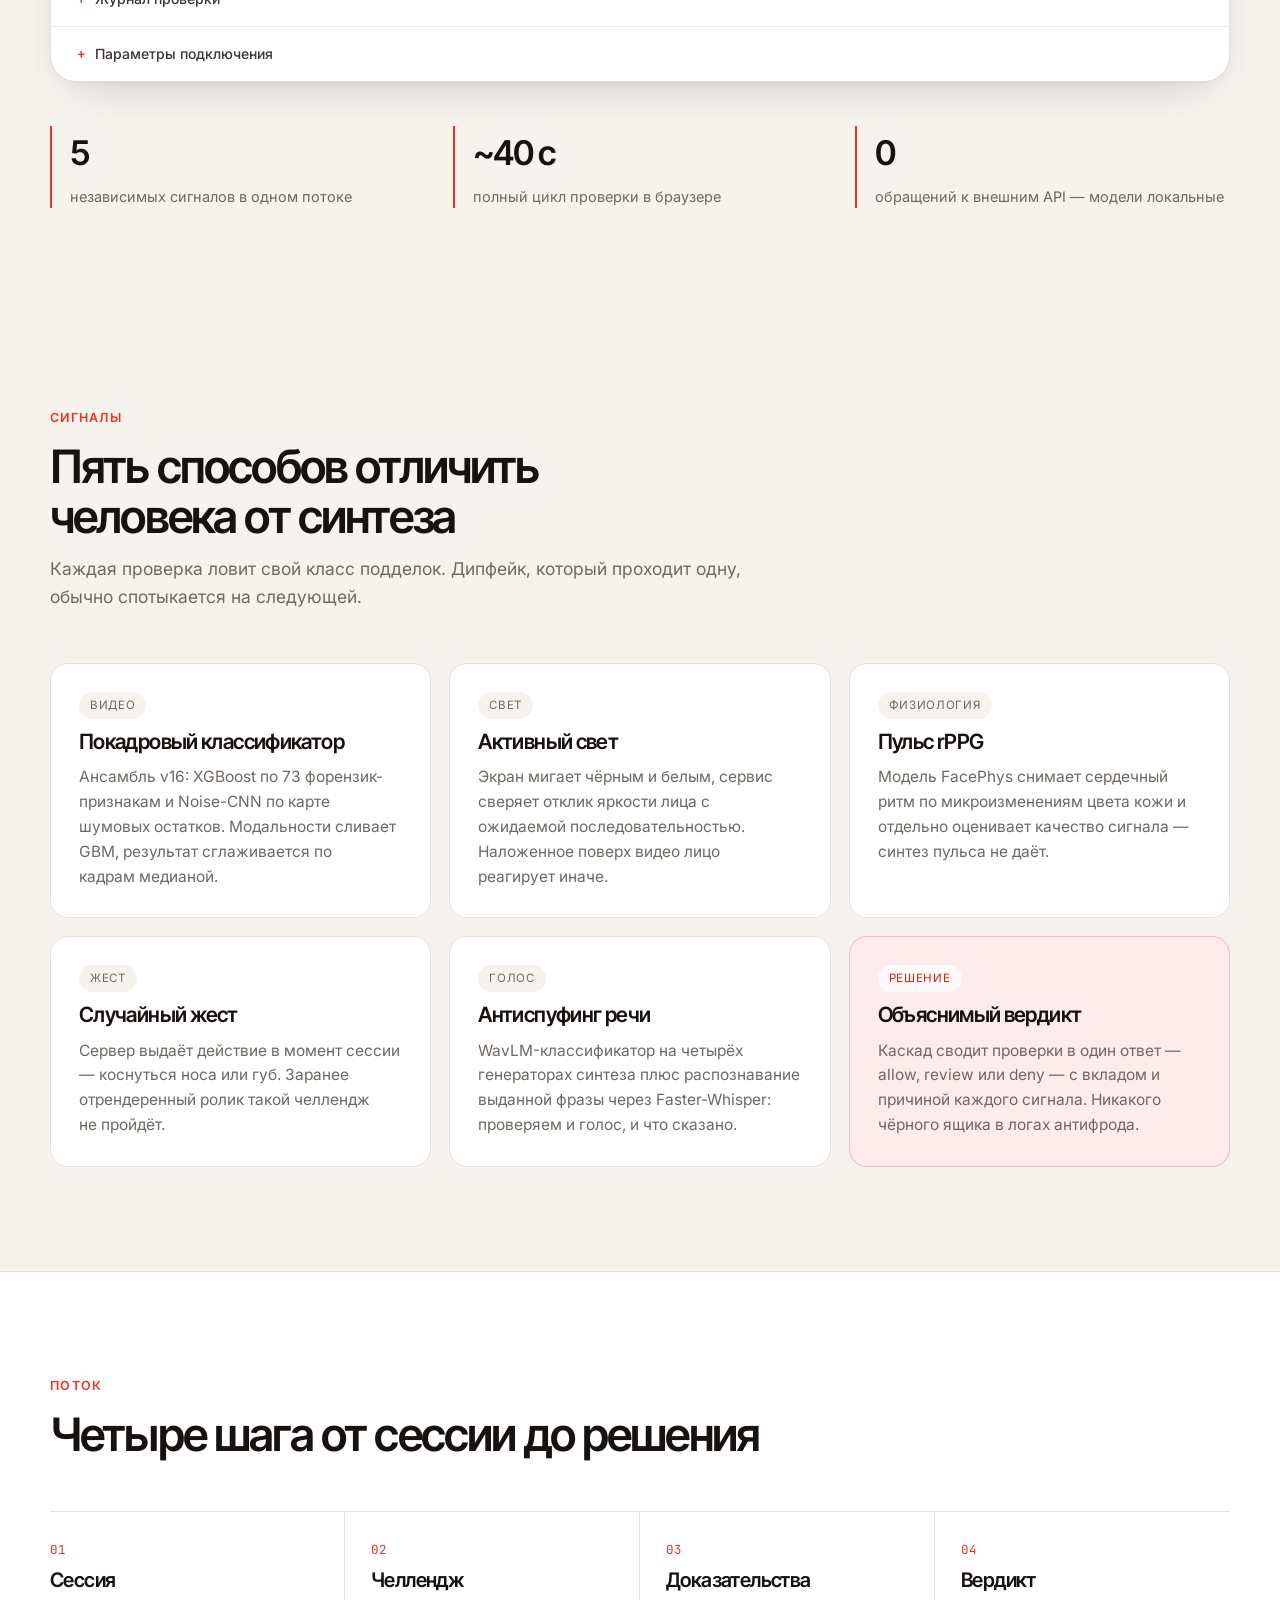
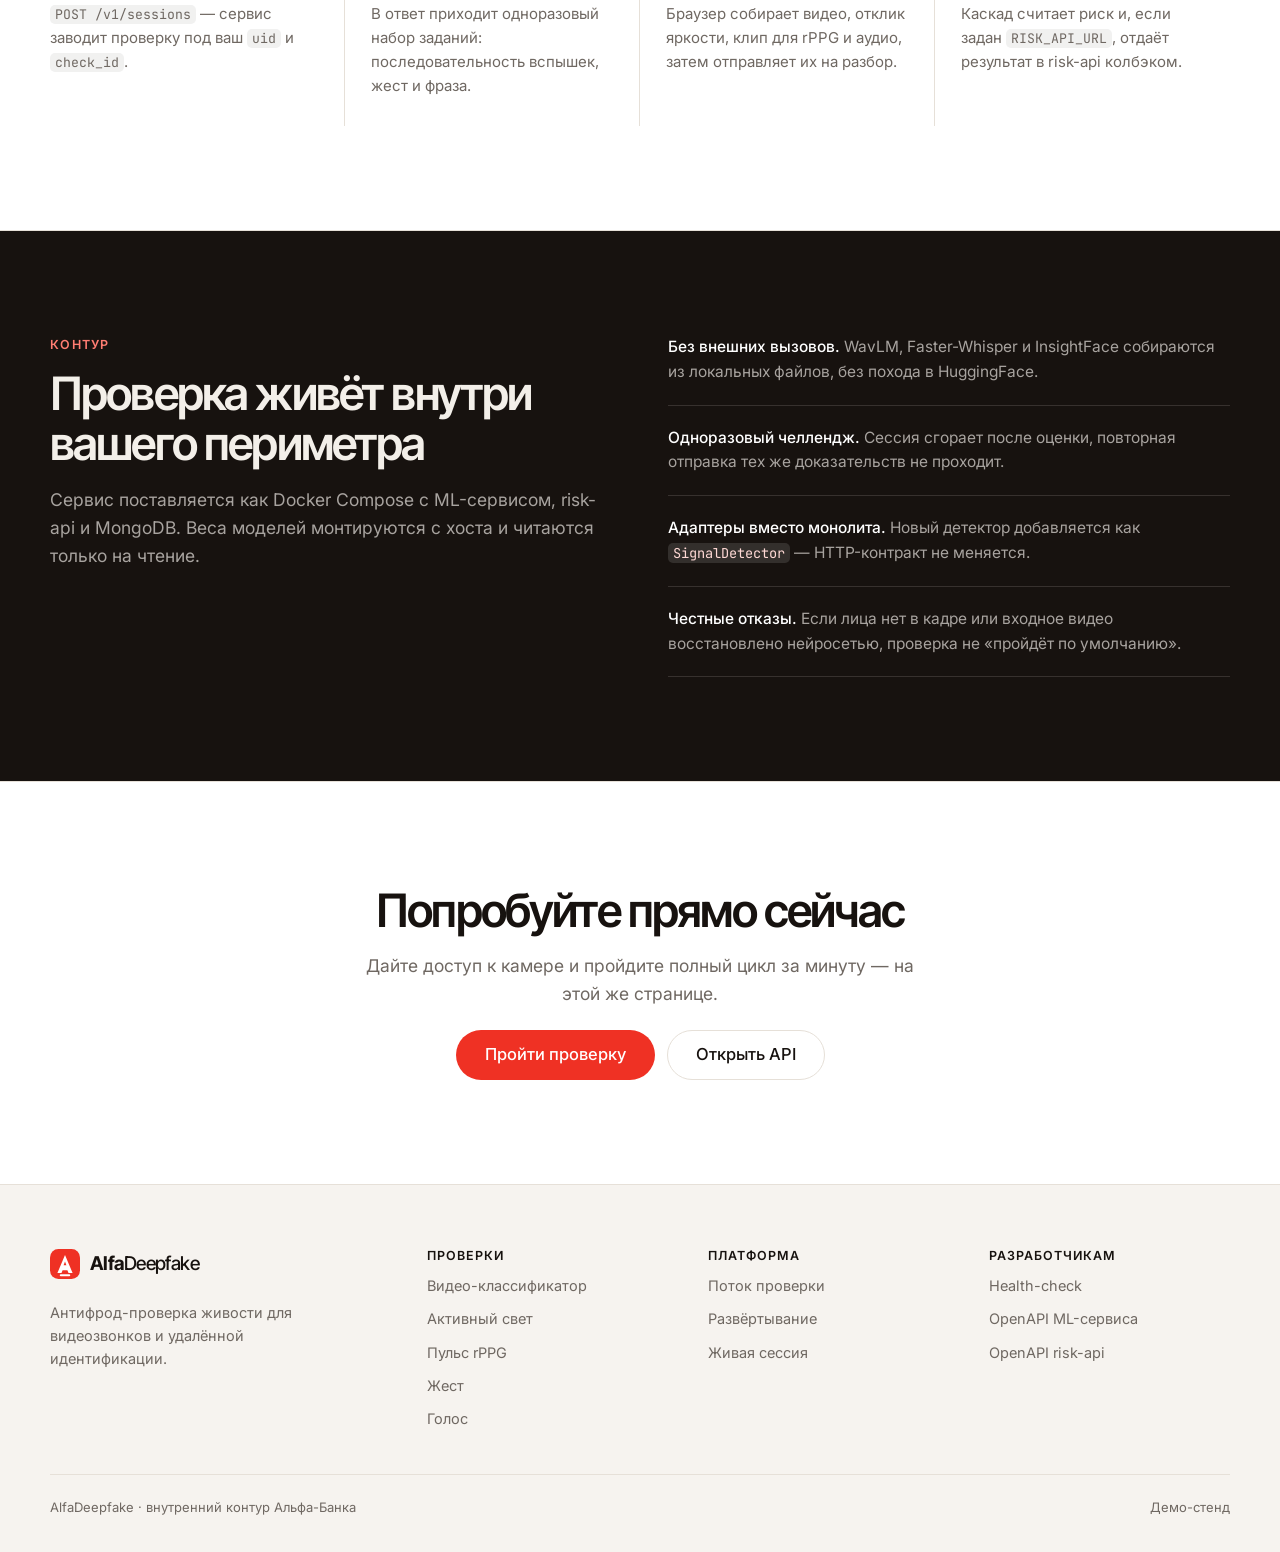
==== commit b4bba717: "Remove verification steps panel from frontend" ====
--- a/frontend/index.html
+++ b/frontend/index.html
@@ -127,16 +127,6 @@
               </div>
 
               <aside class="console-side">
-                <h3 class="side-title">Шаги проверки</h3>
-                <div class="tool-list" id="toolList">
-                  <div class="tool" data-tool="camera"><span class="tool-name">Камера</span></div>
-                  <div class="tool" data-tool="active_light"><span class="tool-name">Активный свет</span></div>
-                  <div class="tool" data-tool="gesture"><span class="tool-name">Жест</span></div>
-                  <div class="tool" data-tool="rppg"><span class="tool-name">Пульс rPPG</span></div>
-                  <div class="tool" data-tool="audio"><span class="tool-name">Аудио-фраза</span></div>
-                  <div class="tool" data-tool="score"><span class="tool-name">Оценка риска</span></div>
-                </div>
-
                 <h3 class="side-title">Сигналы</h3>
                 <div class="metrics">
                   <div class="metric"><span>Лицо в кадре</span><b id="faceMetric">—</b></div>
--- a/frontend/styles.css
+++ b/frontend/styles.css
@@ -664,80 +664,8 @@
   margin-bottom: 12px;
 }
 
-.side-title + .metrics,
-.tool-list + .side-title {
+.side-title + .metrics {
   margin-top: 26px;
-}
-
-.tool-list {
-  display: grid;
-  gap: 6px;
-}
-
-.tool {
-  display: flex;
-  align-items: center;
-  justify-content: space-between;
-  gap: 10px;
-  min-height: 40px;
-  border: 1px solid var(--line);
-  border-radius: 12px;
-  padding: 8px 13px;
-  background: var(--surface);
-  color: var(--ink-soft);
-  font-size: 14px;
-  transition: border-color 160ms ease, color 160ms ease, background-color 160ms ease;
-}
-
-.tool::after {
-  content: "ожидание";
-  color: var(--muted);
-  font-size: 11px;
-  letter-spacing: 0.05em;
-  text-transform: uppercase;
-  white-space: nowrap;
-}
-
-.tool.active {
-  border-color: var(--alfa);
-  background: var(--alfa-tint);
-  color: var(--ink);
-  font-weight: 500;
-}
-
-.tool.active::after {
-  content: "текущий";
-  color: var(--alfa);
-}
-
-.tool.done {
-  border-color: rgba(15, 122, 88, 0.4);
-  color: var(--pass);
-}
-
-.tool.done::after {
-  content: "готово";
-  color: var(--pass);
-}
-
-.tool.failed {
-  border-color: rgba(208, 39, 26, 0.4);
-  color: var(--deny);
-}
-
-.tool.failed::after {
-  content: "не пройдено";
-  color: var(--deny);
-}
-
-.tool.skipped {
-  border-color: rgba(176, 115, 11, 0.4);
-  color: var(--warn);
-}
-
-.tool.skipped::after {
-  content: "пропущено";
-  color: var(--warn);
 }
 
 .metrics {
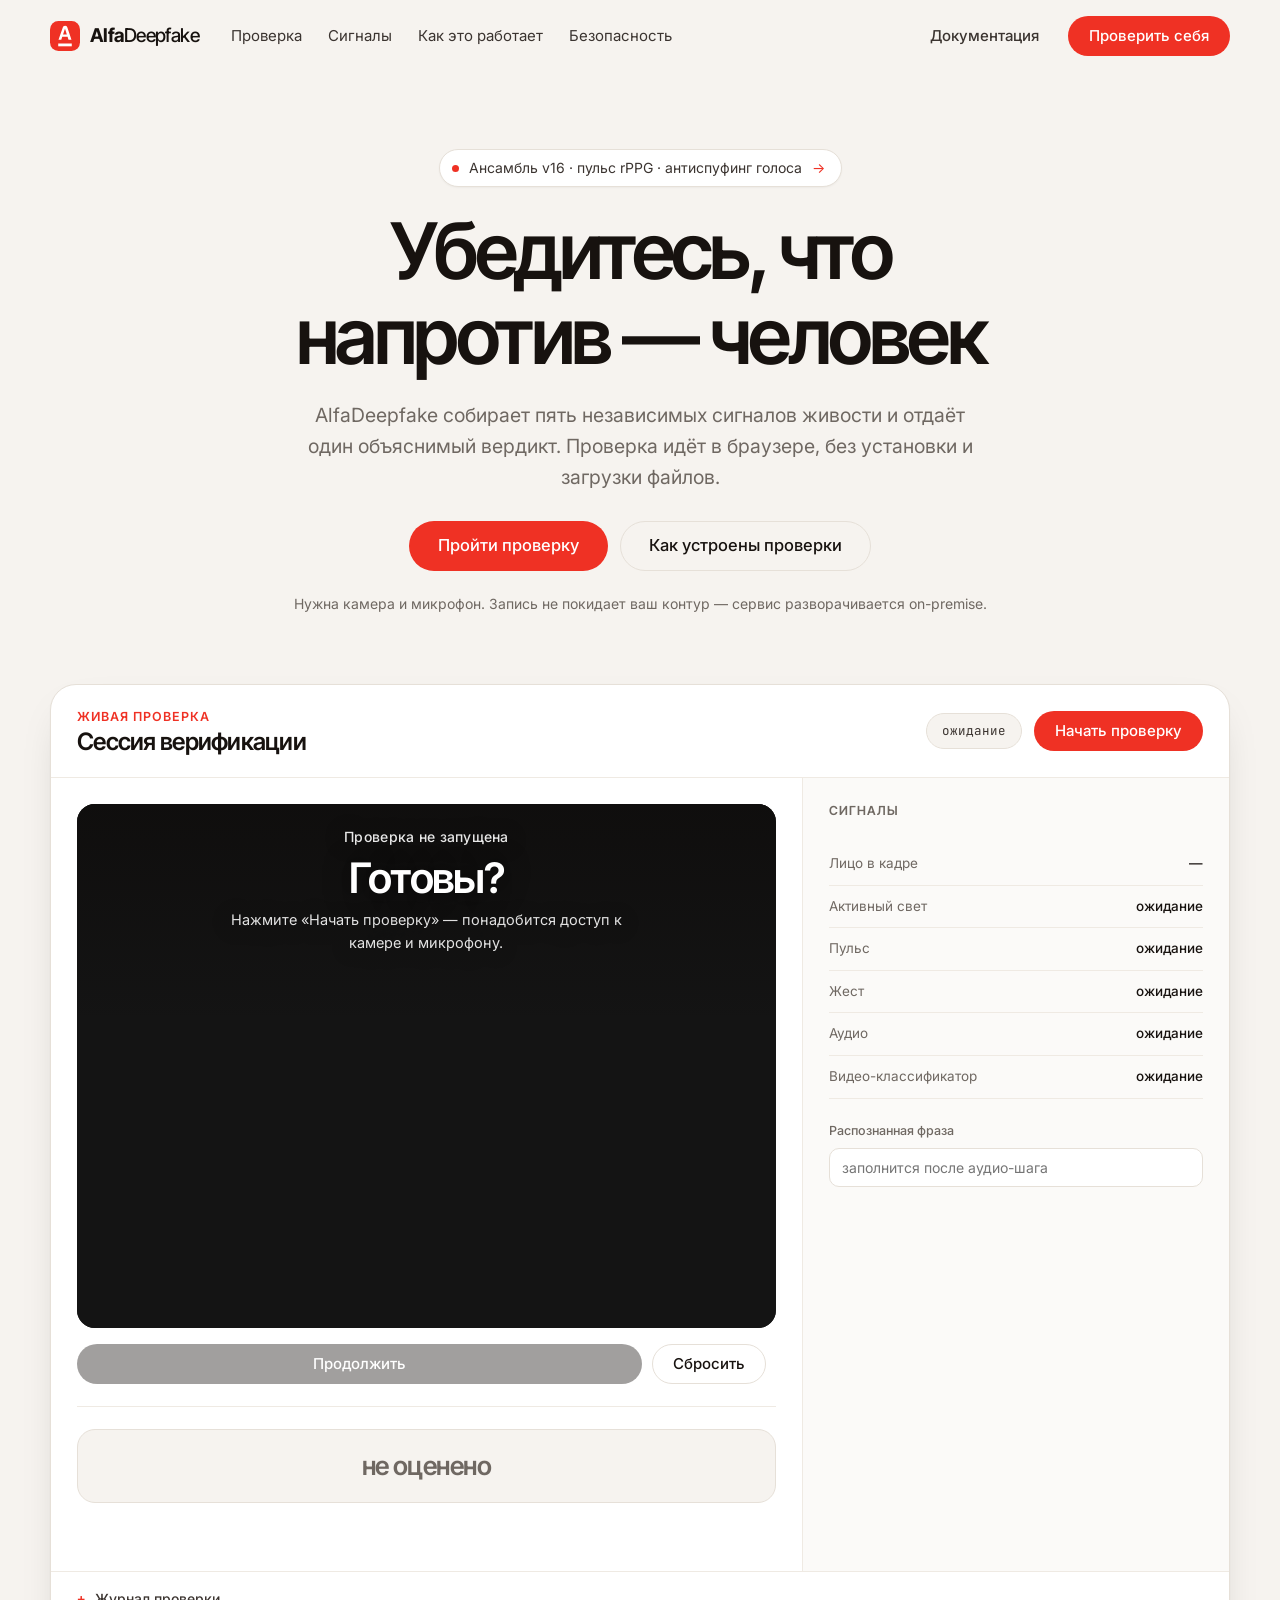
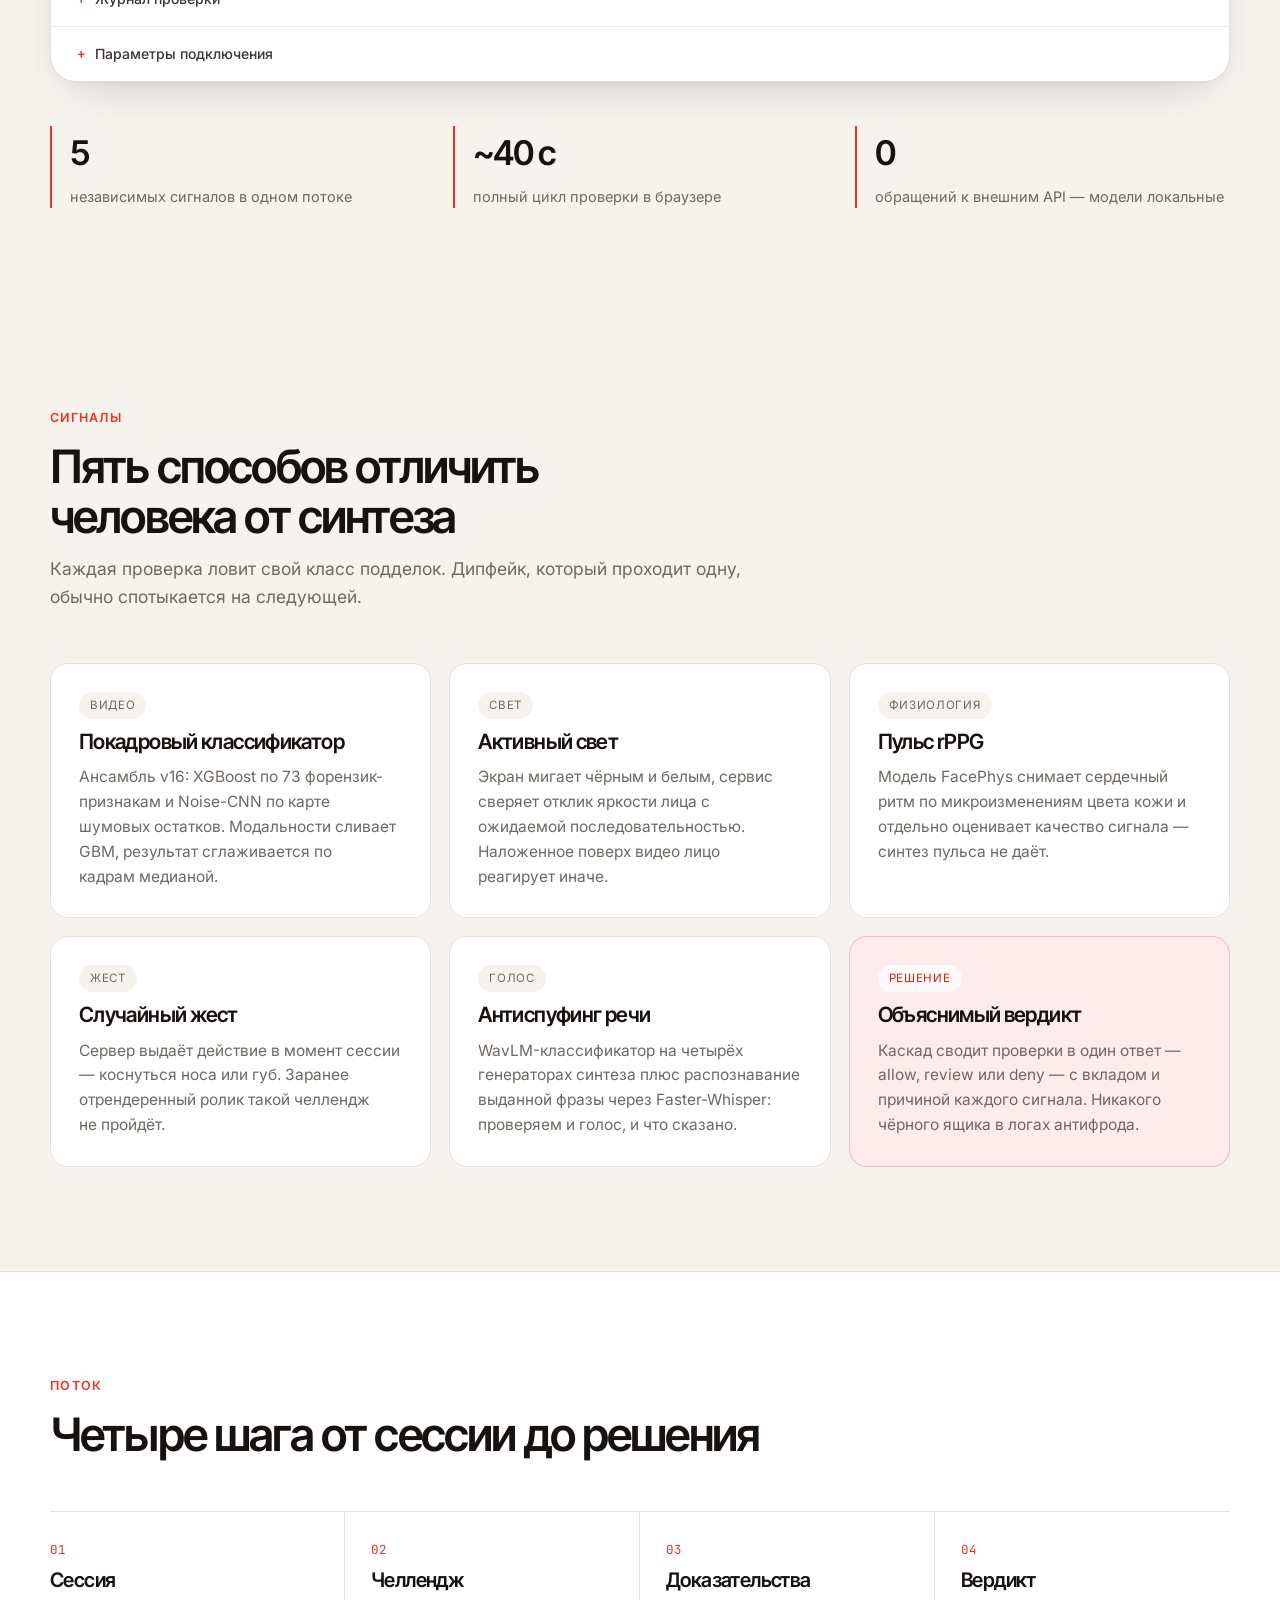
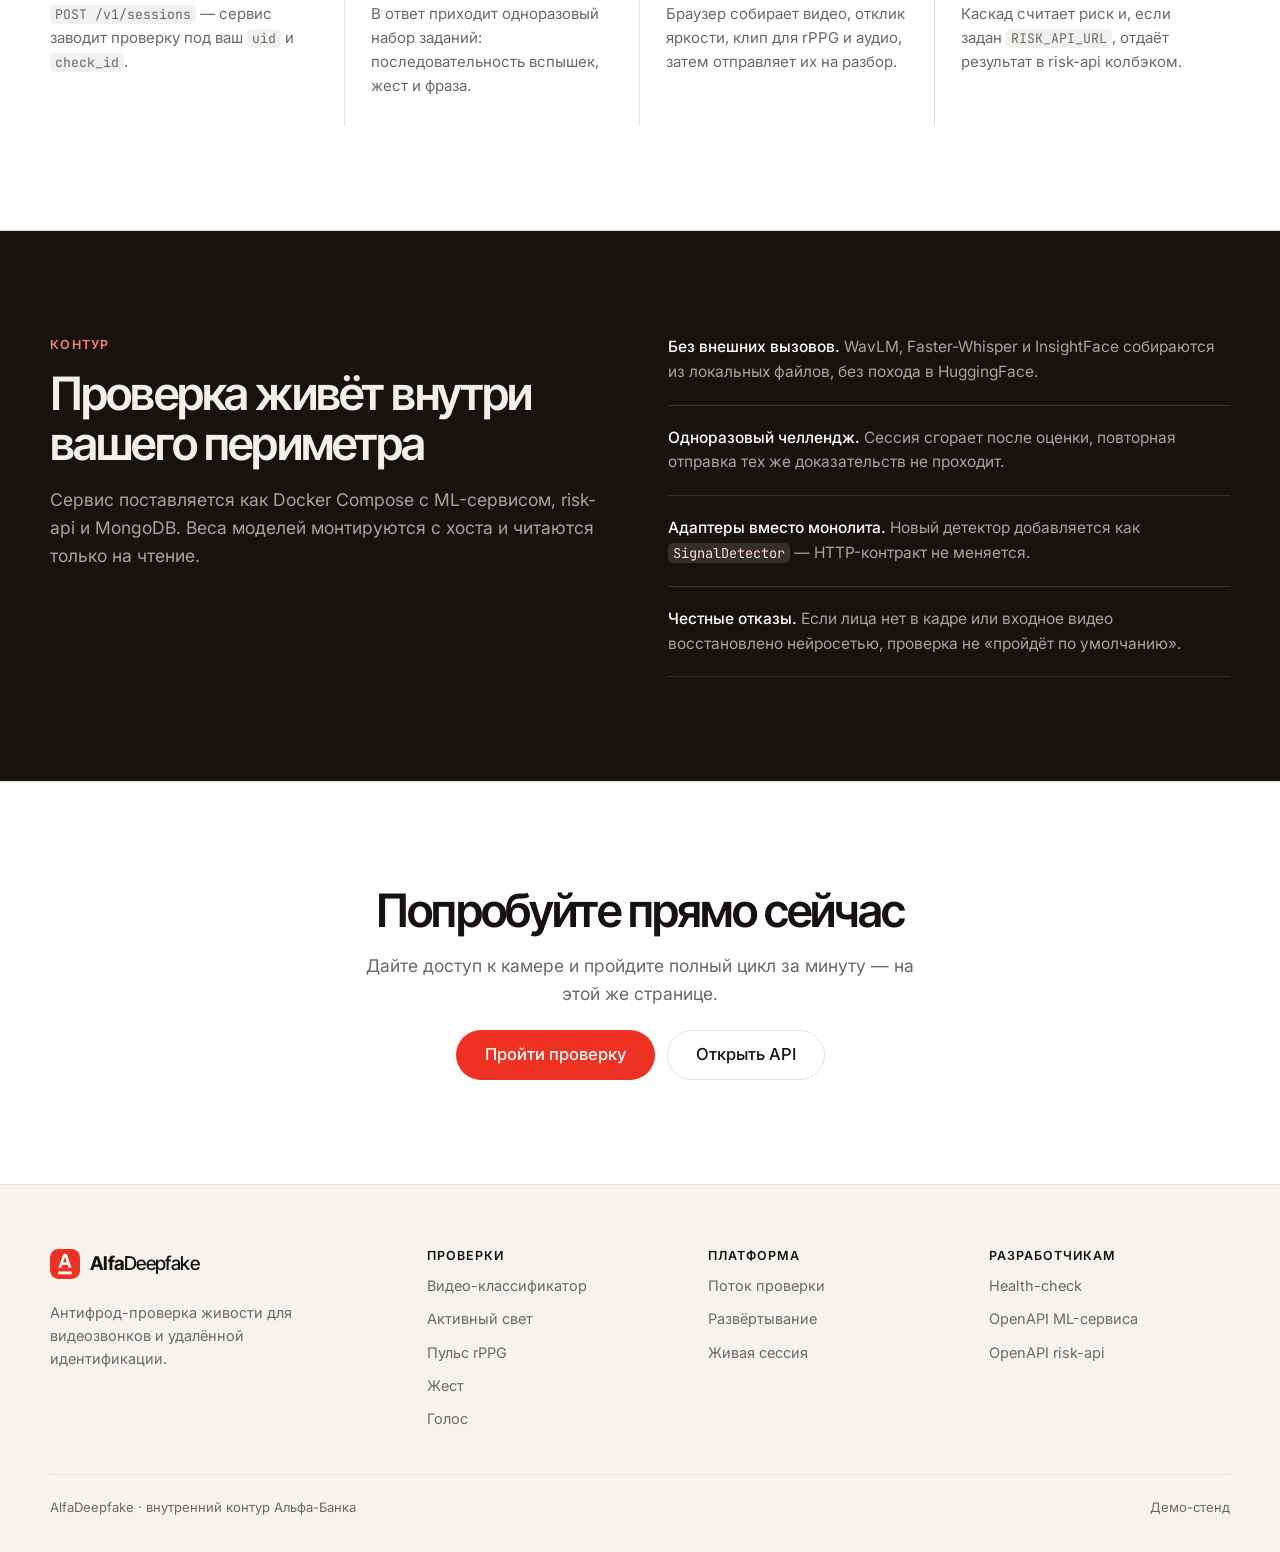
==== commit 9c5b0e41: "Replace hand-drawn Alfa-Bank mark with the authentic logo glyph" ====
--- a/frontend/index.html
+++ b/frontend/index.html
@@ -27,12 +27,10 @@
         <a class="logo" href="#top" aria-label="AlfaDeepfake — на главную">
           <svg class="logo-mark" viewBox="0 0 32 32" aria-hidden="true">
             <rect width="32" height="32" rx="9" fill="#EF3124" />
-            <path
-              fill="#fff"
-              fill-rule="evenodd"
-              d="M16 6.4 24.1 25.6h-4.35l-1.2-3.05h-5.1l-1.2 3.05H7.9L16 6.4Zm0 6.9-1.5 4.05h3L16 13.3Z"
-            />
-            <rect x="10.4" y="27" width="11.2" height="2.1" rx="1.05" fill="#fff" />
+            <g fill="#fff" transform="translate(8.77 5) scale(0.1503)">
+              <path d="M65.59 14.64C62.84 6.46 59.68 0 48.85 0s-14.2 6.43-17.08 14.64L2 99.25h19.74l6.87-20.11h38L73 99.25h21zM34.36 62.15L47.85 22h.5l12.74 40.15z" />
+              <path d="M0 126.41h96.2v19.99H0z" />
+            </g>
           </svg>
           <span class="logo-word"><b>Alfa</b>Deepfake</span>
         </a>
@@ -309,12 +307,10 @@
           <a class="logo" href="#top" aria-label="AlfaDeepfake">
             <svg class="logo-mark" viewBox="0 0 32 32" aria-hidden="true">
               <rect width="32" height="32" rx="9" fill="#EF3124" />
-              <path
-                fill="#fff"
-                fill-rule="evenodd"
-                d="M16 6.4 24.1 25.6h-4.35l-1.2-3.05h-5.1l-1.2 3.05H7.9L16 6.4Zm0 6.9-1.5 4.05h3L16 13.3Z"
-              />
-              <rect x="10.4" y="27" width="11.2" height="2.1" rx="1.05" fill="#fff" />
+              <g fill="#fff" transform="translate(8.77 5) scale(0.1503)">
+                <path d="M65.59 14.64C62.84 6.46 59.68 0 48.85 0s-14.2 6.43-17.08 14.64L2 99.25h19.74l6.87-20.11h38L73 99.25h21zM34.36 62.15L47.85 22h.5l12.74 40.15z" />
+                <path d="M0 126.41h96.2v19.99H0z" />
+              </g>
             </svg>
             <span class="logo-word"><b>Alfa</b>Deepfake</span>
           </a>
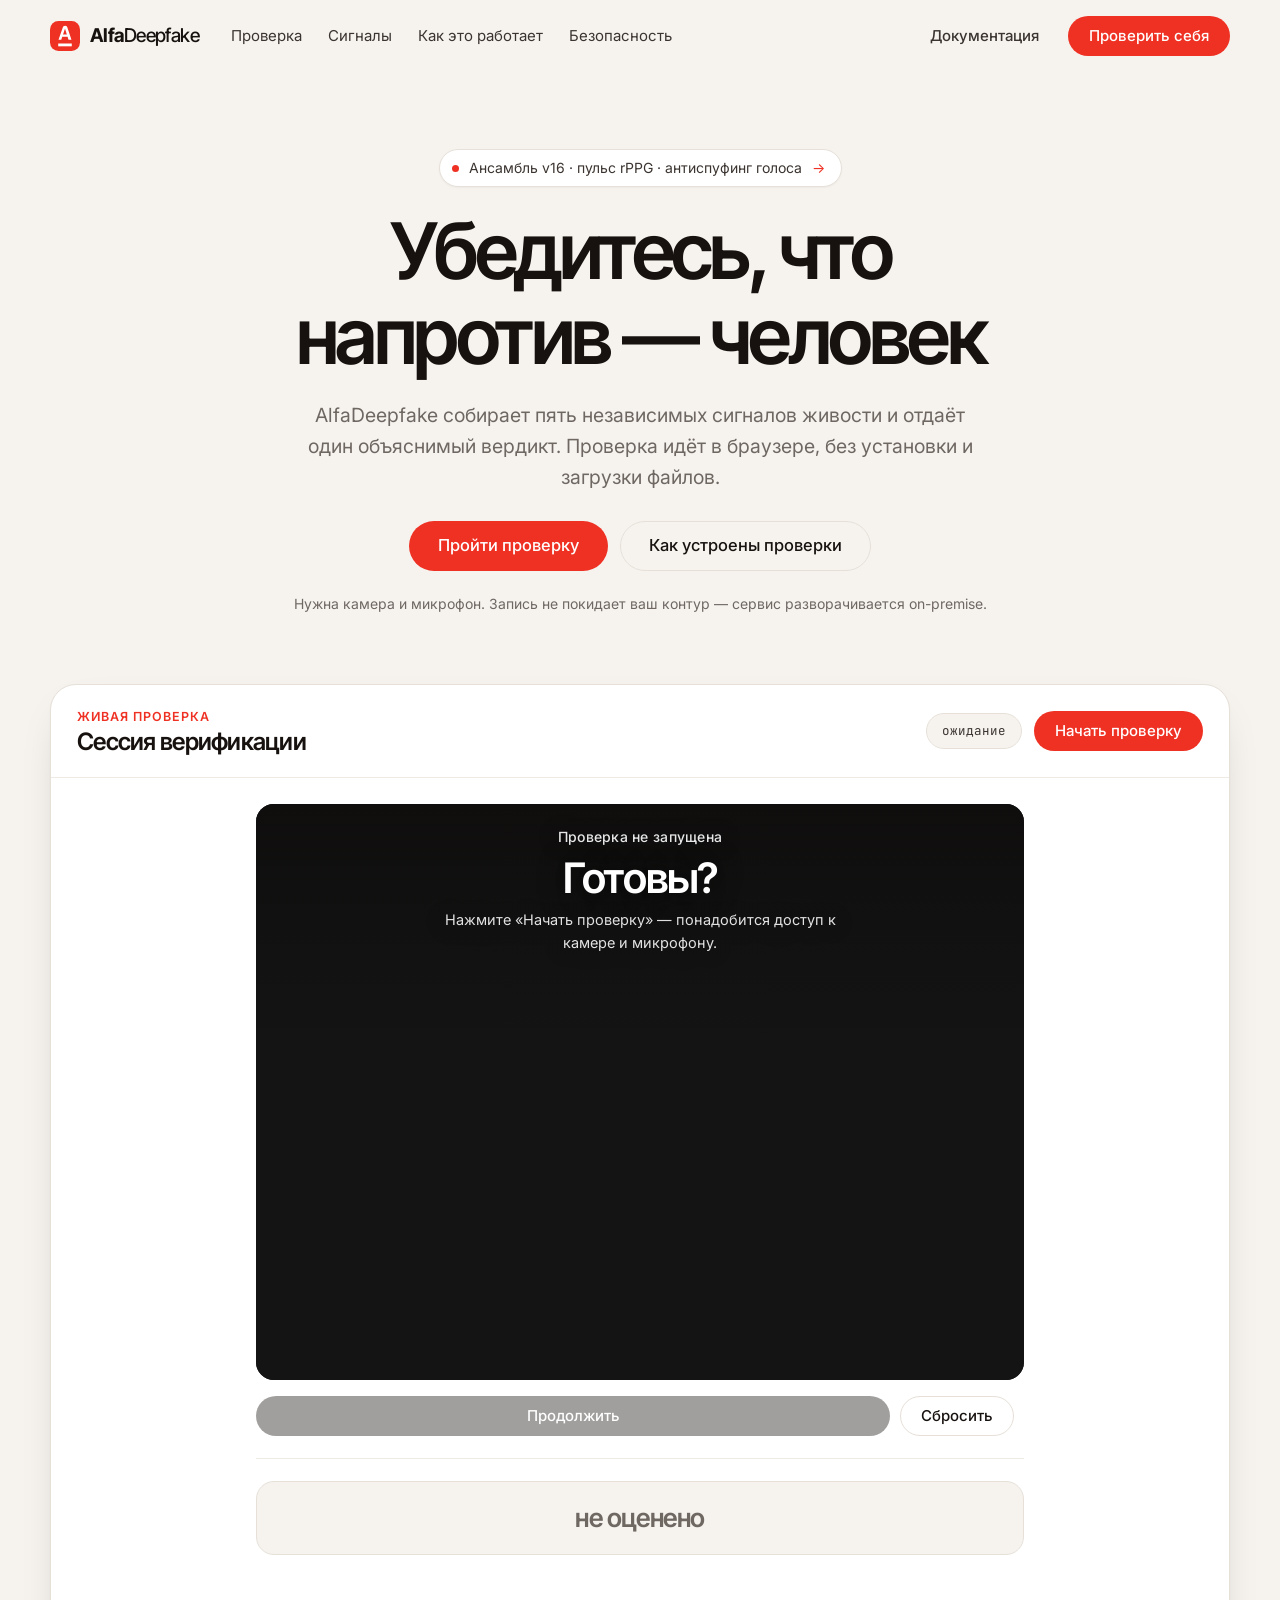
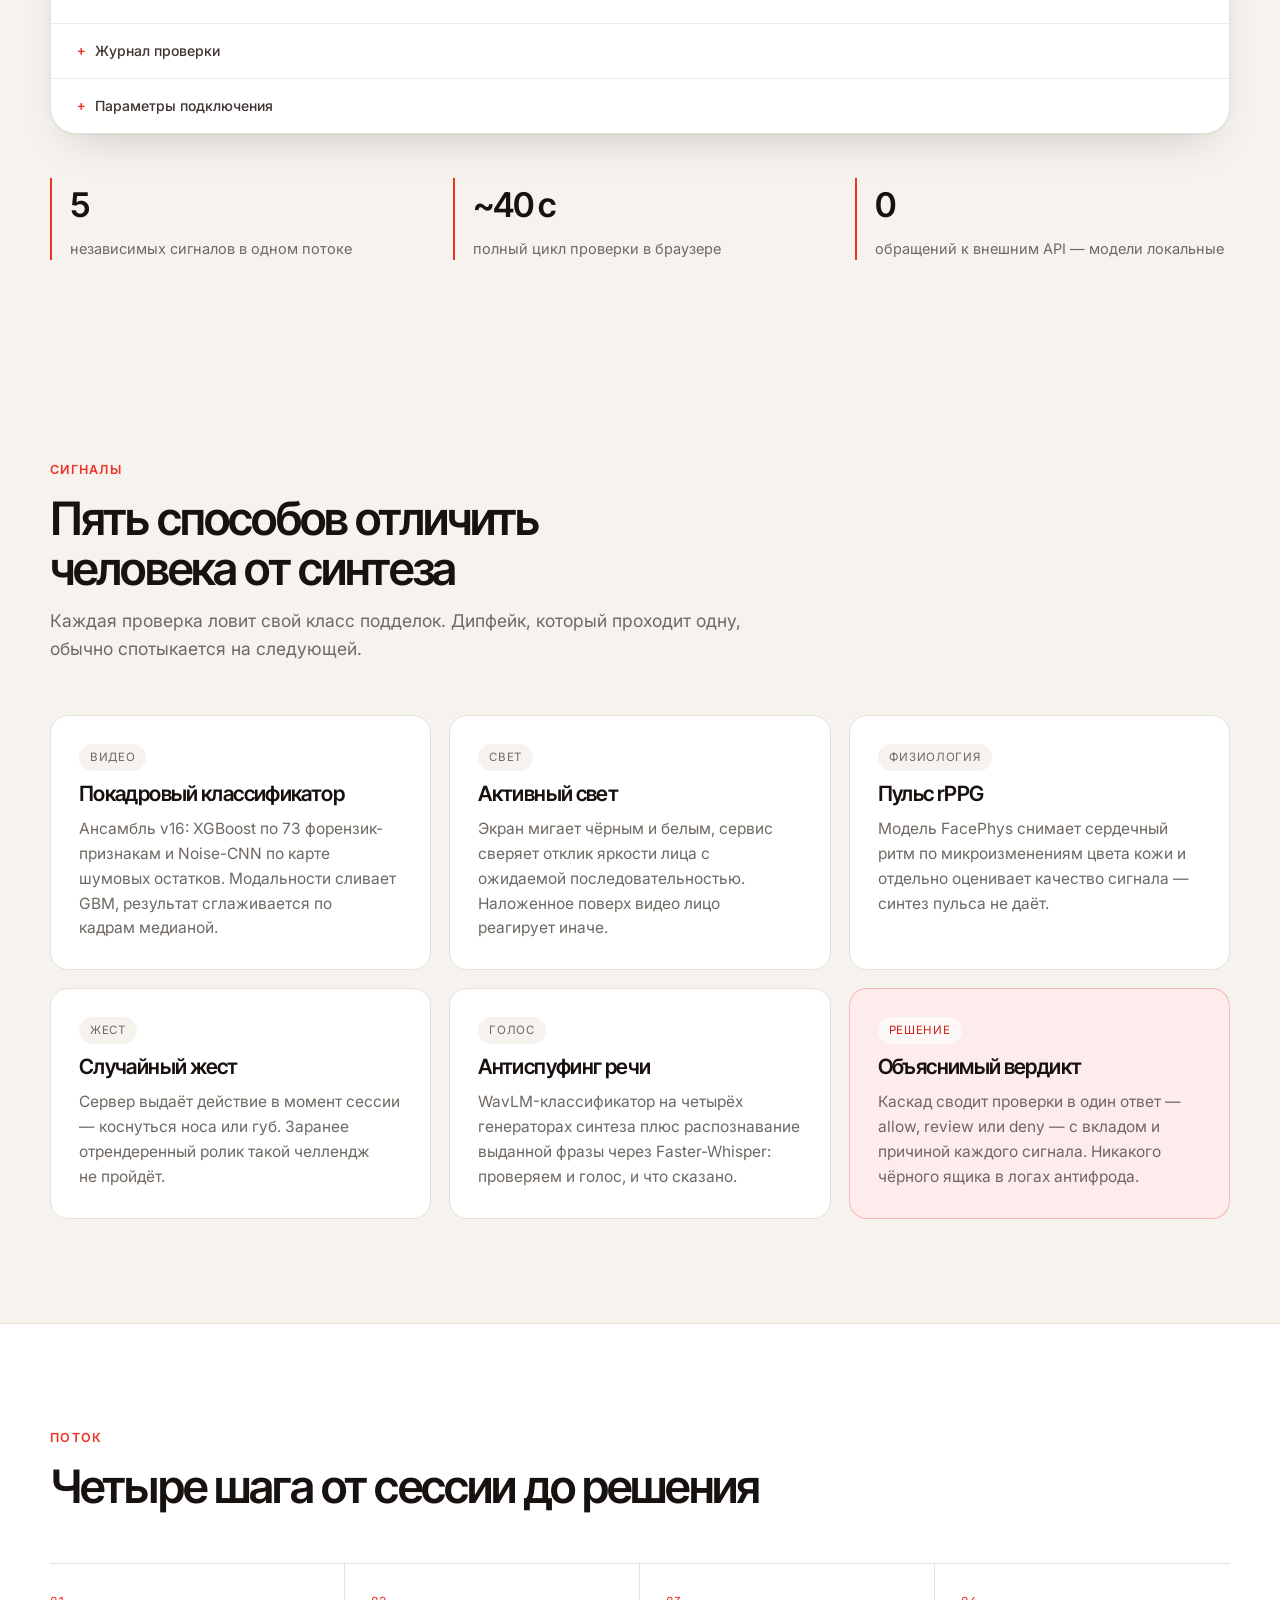
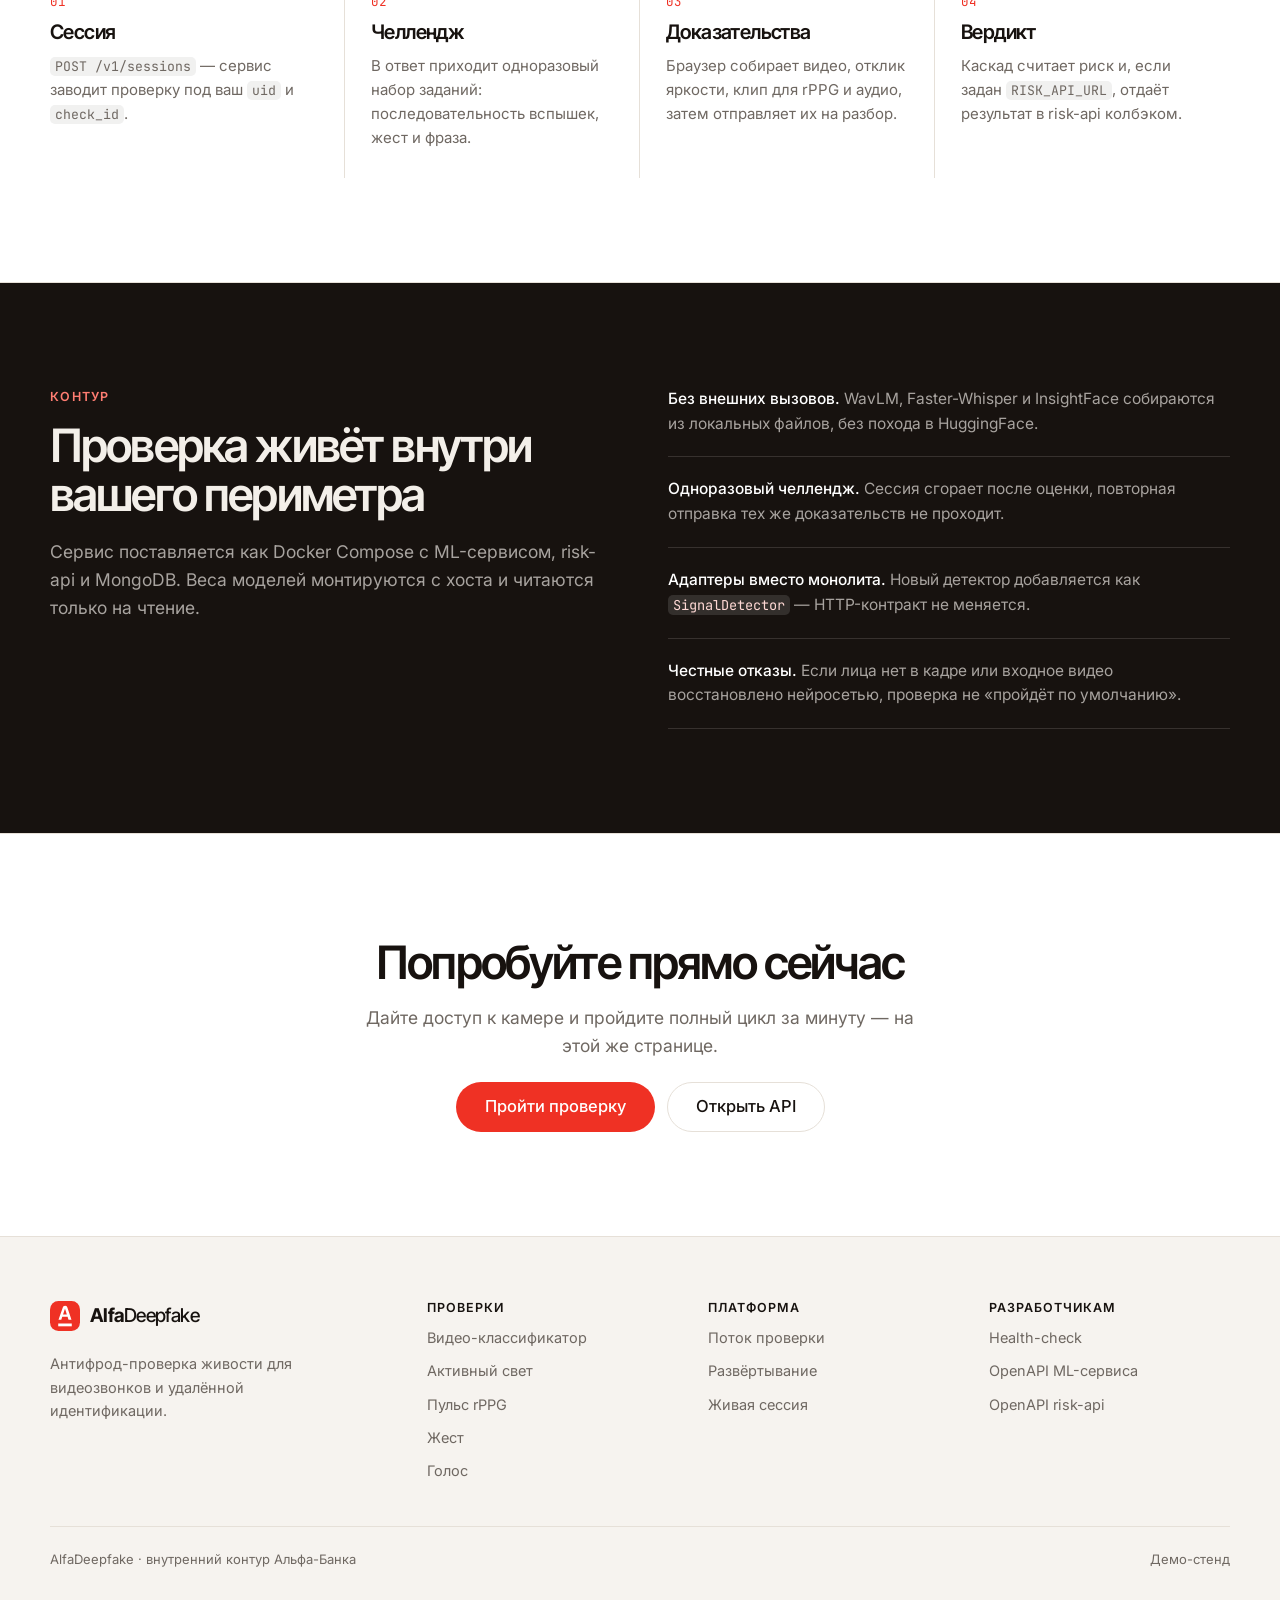
==== commit b52d3637: "Remove signals sidebar from verification console" ====
--- a/frontend/index.html
+++ b/frontend/index.html
@@ -123,23 +123,6 @@
                   <div class="checks" id="checksBreakdown"></div>
                 </div>
               </div>
-
-              <aside class="console-side">
-                <h3 class="side-title">Сигналы</h3>
-                <div class="metrics">
-                  <div class="metric"><span>Лицо в кадре</span><b id="faceMetric">—</b></div>
-                  <div class="metric"><span>Активный свет</span><b id="lightMetric">ожидание</b></div>
-                  <div class="metric"><span>Пульс</span><b id="pulseMetric">ожидание</b></div>
-                  <div class="metric"><span>Жест</span><b id="gestureMetric">ожидание</b></div>
-                  <div class="metric"><span>Аудио</span><b id="audioMetric">ожидание</b></div>
-                  <div class="metric"><span>Видео-классификатор</span><b id="classifierMetric">ожидание</b></div>
-                </div>
-
-                <label class="field">
-                  Распознанная фраза
-                  <input id="phraseInput" placeholder="заполнится после аудио-шага" readonly />
-                </label>
-              </aside>
             </div>
 
             <details class="drawer">
--- a/frontend/styles.css
+++ b/frontend/styles.css
@@ -410,21 +410,11 @@
   white-space: nowrap;
 }
 
-.console-body {
-  display: grid;
-  grid-template-columns: minmax(0, 1.5fr) minmax(290px, 0.85fr);
-}
-
 .console-main {
   padding: 26px;
-  border-right: 1px solid var(--line-soft);
   min-width: 0;
-}
-
-.console-side {
-  padding: 26px;
-  background: #fbfaf8;
-  min-width: 0;
+  max-width: 820px;
+  margin-inline: auto;
 }
 
 /* Stage */
@@ -654,45 +644,6 @@
   line-height: 1.5;
 }
 
-/* ── Console sidebar ────────────────────────────────────────────────── */
-.side-title {
-  font-size: 12.5px;
-  font-weight: 600;
-  letter-spacing: 0.08em;
-  text-transform: uppercase;
-  color: var(--muted);
-  margin-bottom: 12px;
-}
-
-.side-title + .metrics {
-  margin-top: 26px;
-}
-
-.metrics {
-  display: grid;
-}
-
-.metric {
-  display: flex;
-  align-items: baseline;
-  justify-content: space-between;
-  gap: 14px;
-  padding: 10px 0;
-  border-bottom: 1px solid var(--line-soft);
-  font-size: 13.5px;
-}
-
-.metric span {
-  color: var(--muted);
-  flex: none;
-}
-
-.metric b {
-  font-weight: 500;
-  text-align: right;
-  overflow-wrap: anywhere;
-}
-
 .field {
   display: grid;
   gap: 7px;
@@ -1120,15 +1071,6 @@
     margin-left: auto;
   }
 
-  .console-body {
-    grid-template-columns: 1fr;
-  }
-
-  .console-main {
-    border-right: 0;
-    border-bottom: 1px solid var(--line-soft);
-  }
-
   .steps li {
     border-right: 0;
     border-bottom: 1px solid var(--line);
@@ -1178,8 +1120,7 @@
   }
 
   .console-top,
-  .console-main,
-  .console-side {
+  .console-main {
     padding: 20px;
   }
 
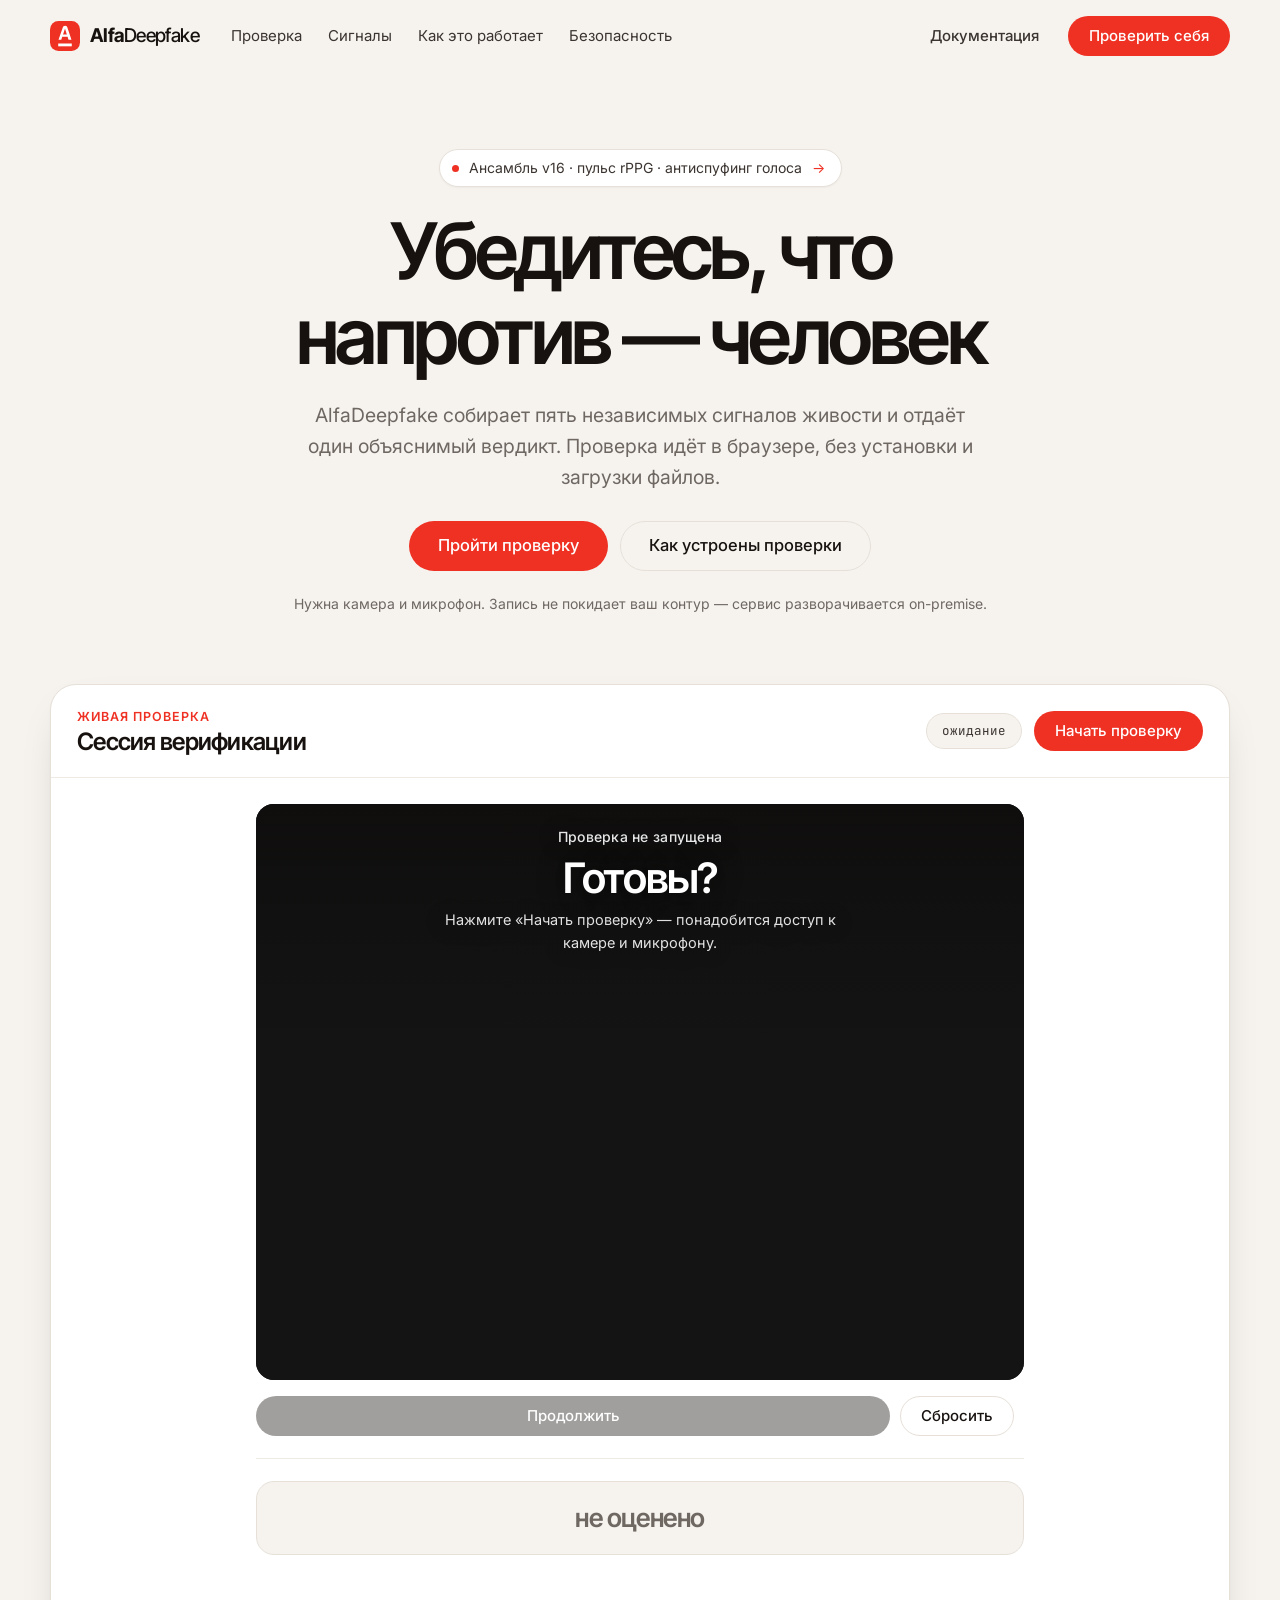
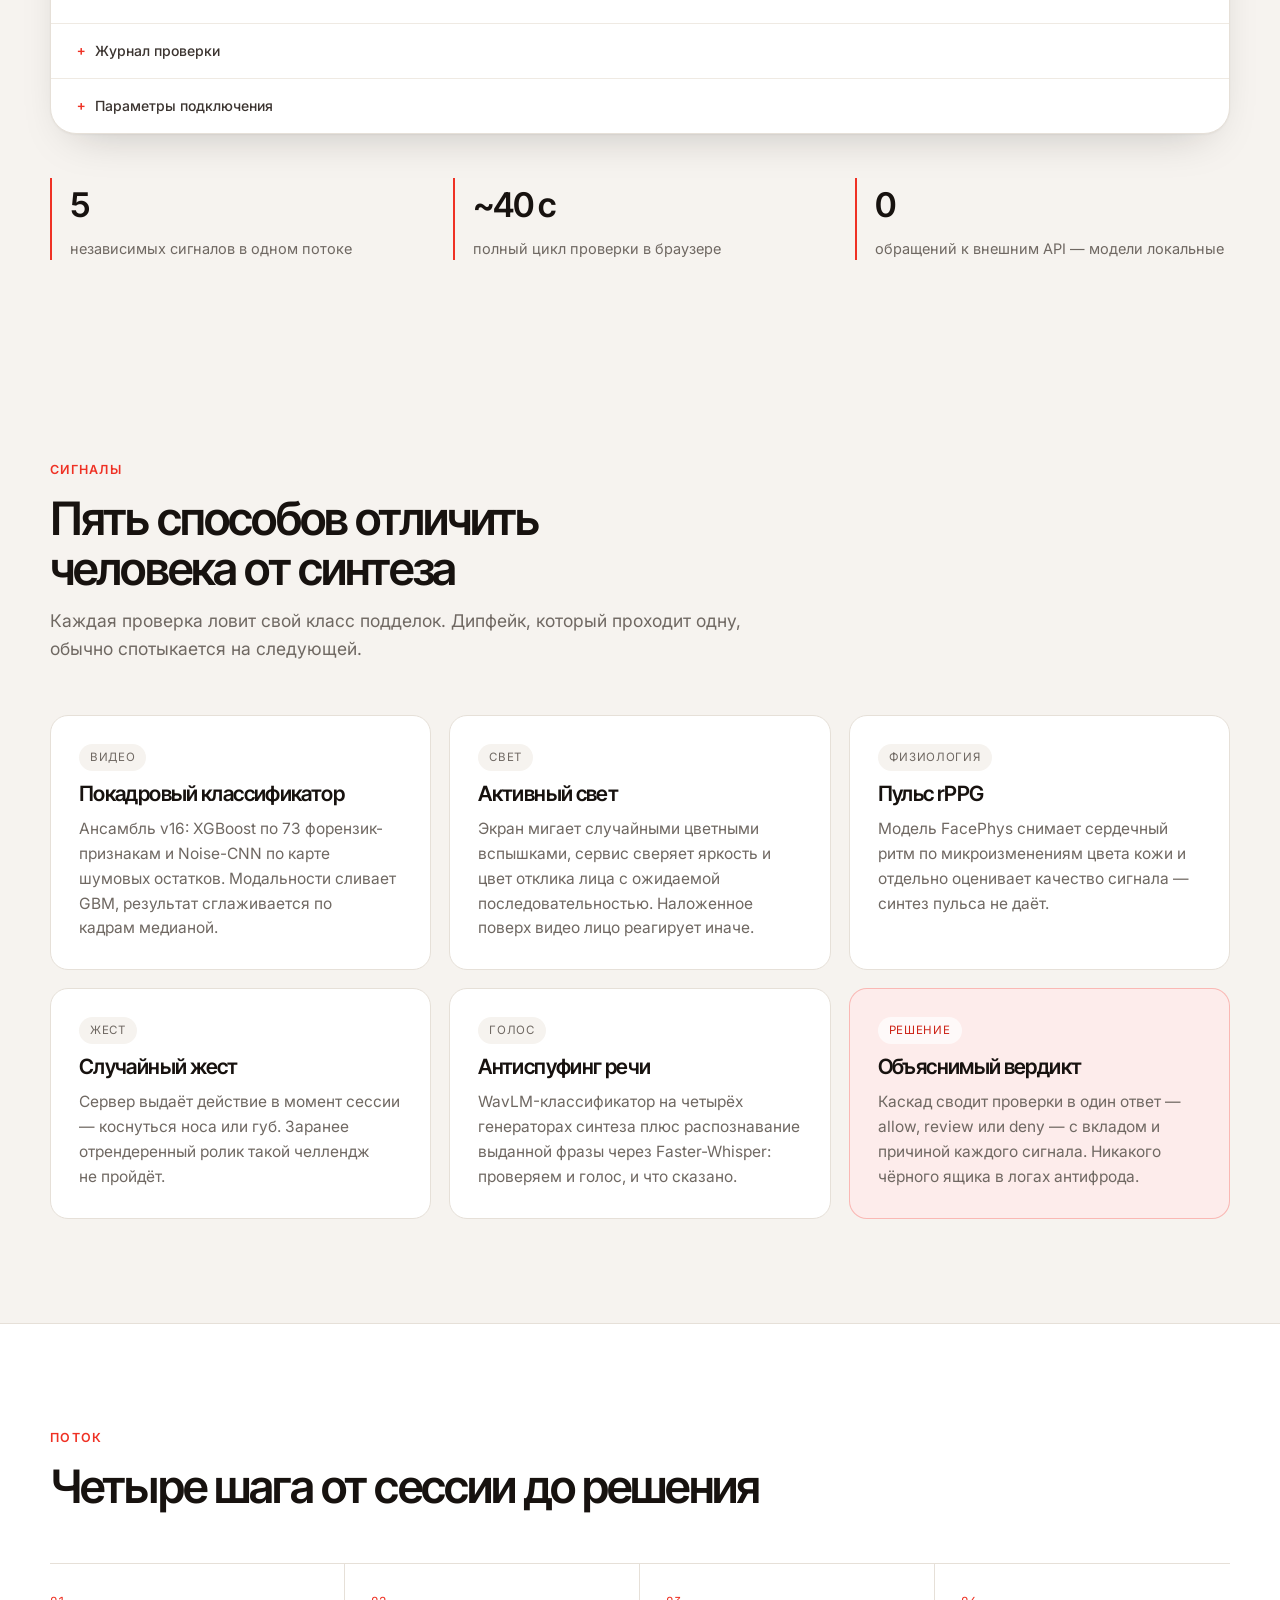
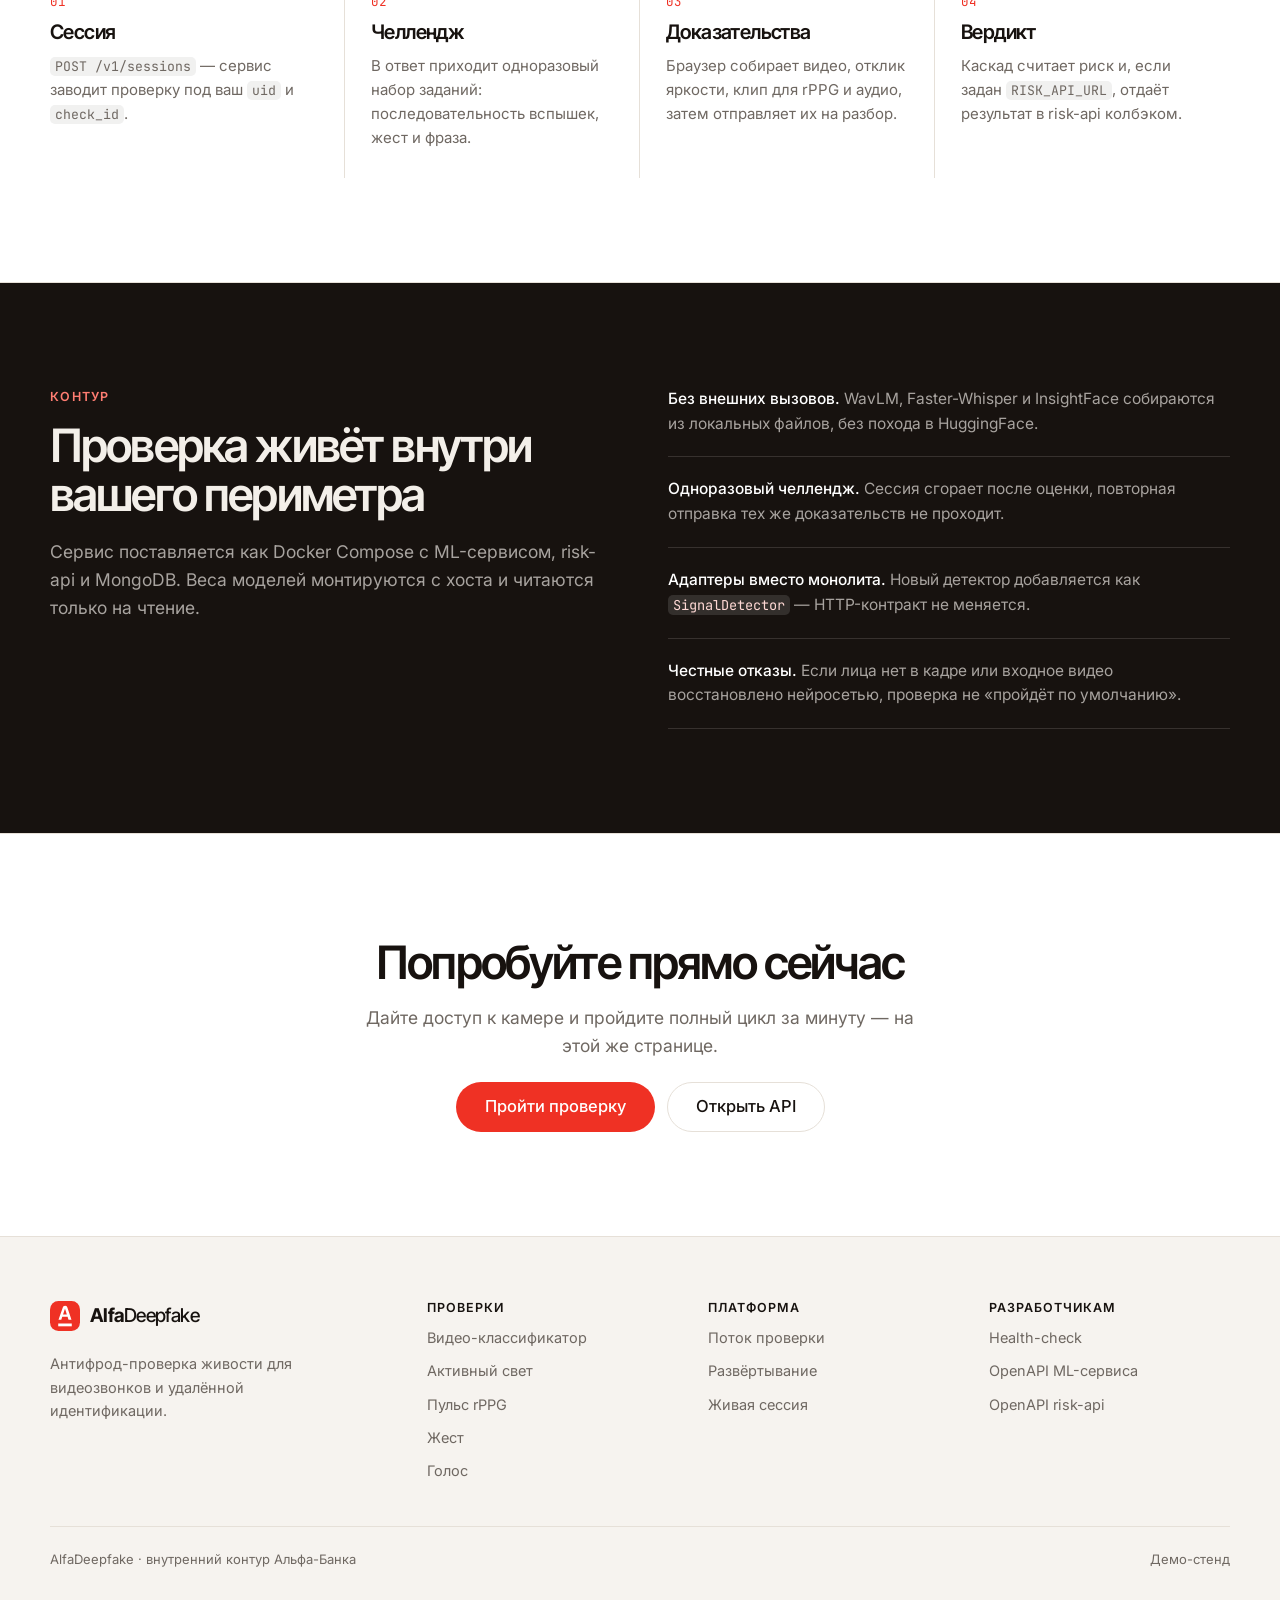
==== commit 13481906: "Make active light colored, photosensitivity-safe and stable Flash pairs now use saturated unnatural " ====
--- a/frontend/index.html
+++ b/frontend/index.html
@@ -174,8 +174,9 @@
               <span class="card-tag">свет</span>
               <h3>Активный свет</h3>
               <p>
-                Экран мигает чёрным и белым, сервис сверяет отклик яркости лица с ожидаемой
-                последовательностью. Наложенное поверх видео лицо реагирует иначе.
+                Экран мигает случайными цветными вспышками, сервис сверяет яркость и цвет
+                отклика лица с ожидаемой последовательностью. Наложенное поверх видео лицо
+                реагирует иначе.
               </p>
             </article>
 
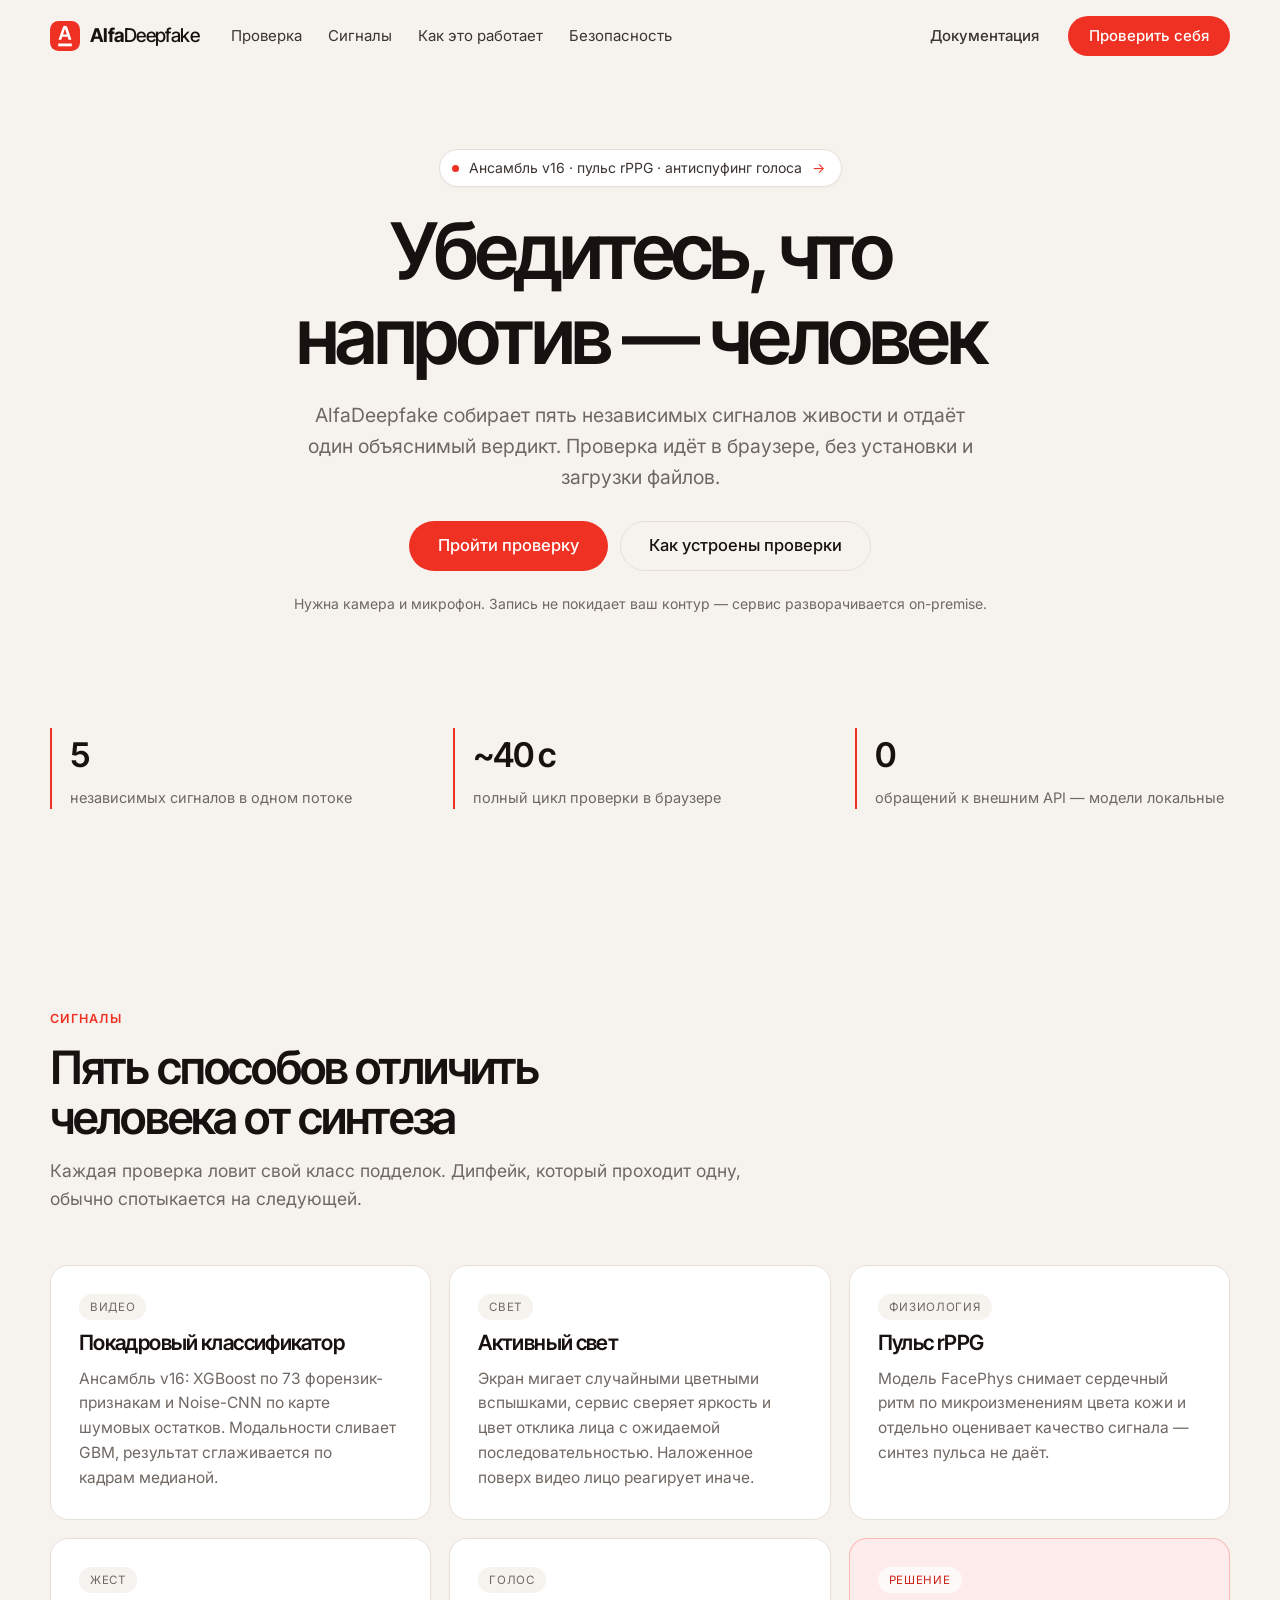
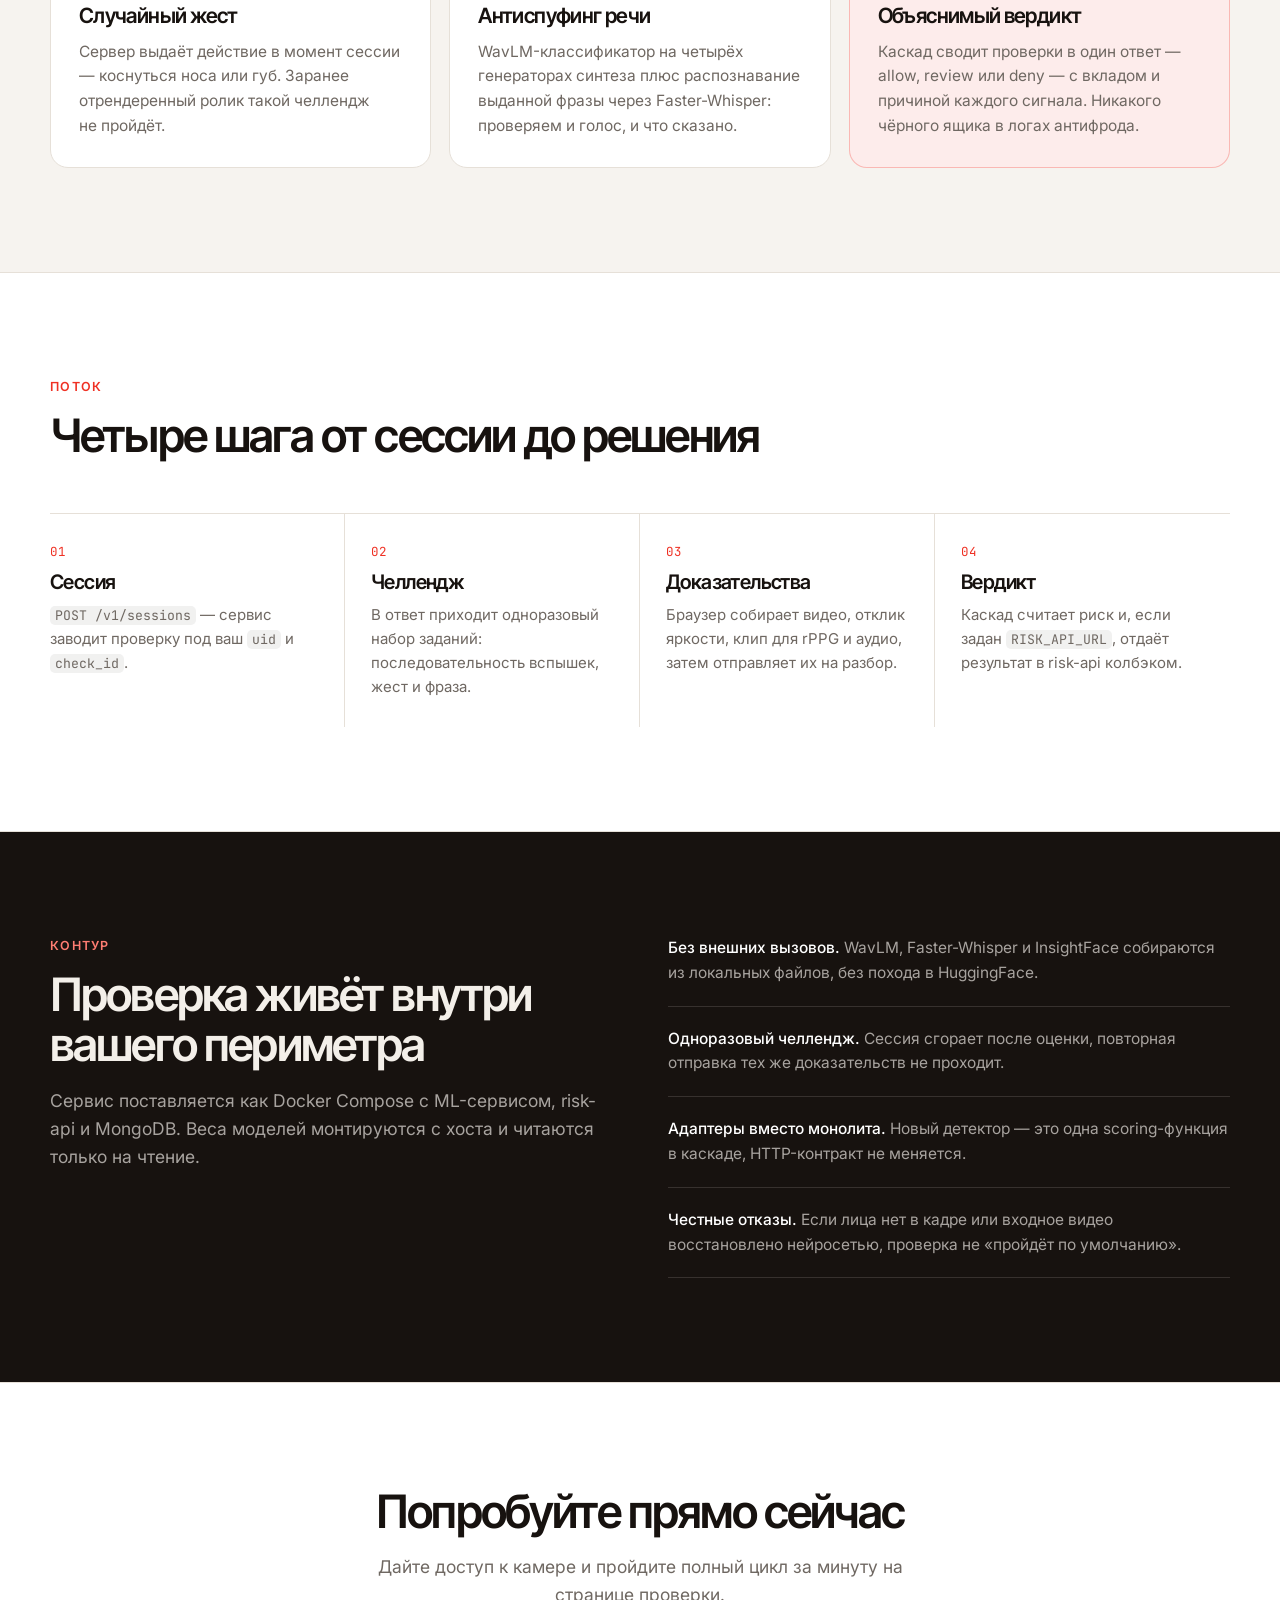
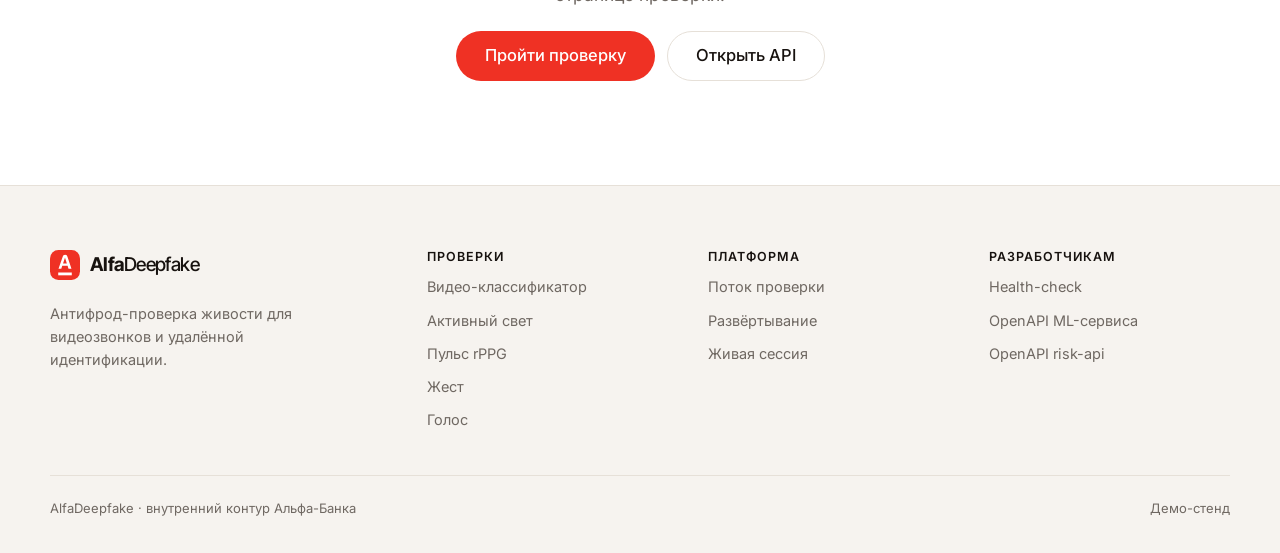
==== commit 6bda0267: "Split the frontend into a landing page and a check page index.html now holds only the tool descripti" ====
--- a/frontend/index.html
+++ b/frontend/index.html
@@ -18,9 +18,7 @@
     <link rel="stylesheet" href="./styles.css" />
   </head>
   <body>
-    <div class="flash-fullscreen" id="flashFullscreen" aria-hidden="true"></div>
-
-    <a class="skip-link" href="#demo">Перейти к проверке</a>
+    <a class="skip-link" href="./check.html">Перейти к проверке</a>
 
     <header class="nav" id="nav">
       <div class="nav-inner">
@@ -37,7 +35,7 @@
 
         <div class="nav-menu" id="navMenu">
           <nav class="nav-links" aria-label="Основная навигация">
-            <a href="#demo">Проверка</a>
+            <a href="./check.html">Проверка</a>
             <a href="#signals">Сигналы</a>
             <a href="#flow">Как это работает</a>
             <a href="#trust">Безопасность</a>
@@ -45,7 +43,7 @@
 
           <div class="nav-actions">
             <a class="btn btn-ghost" href="http://localhost:8100/docs">Документация</a>
-            <a class="btn btn-primary" href="#demo" data-start-demo>Проверить себя</a>
+            <a class="btn btn-primary" href="./check.html">Проверить себя</a>
           </div>
         </div>
 
@@ -73,7 +71,7 @@
           </p>
 
           <div class="hero-actions">
-            <button class="btn btn-primary btn-lg" type="button" data-start-demo>Пройти проверку</button>
+            <a class="btn btn-primary btn-lg" href="./check.html">Пройти проверку</a>
             <a class="btn btn-outline btn-lg" href="#signals">Как устроены проверки</a>
           </div>
 
@@ -81,65 +79,9 @@
         </div>
       </section>
 
-      <!-- ── Живой тест ───────────────────────────────────────────────── -->
-      <section class="demo-section" id="demo">
+      <!-- ── Цифры ────────────────────────────────────────────────────── -->
+      <section class="demo-section">
         <div class="wrap">
-          <article class="console">
-            <header class="console-top">
-              <div>
-                <p class="console-eyebrow">Живая проверка</p>
-                <h2 class="console-title">Сессия верификации</h2>
-              </div>
-              <div class="console-top-right">
-                <div class="status" id="status">ожидание</div>
-                <button class="btn btn-primary" id="startVerification" type="button">Начать проверку</button>
-              </div>
-            </header>
-
-            <div class="console-body">
-              <div class="console-main">
-                <div class="challenge-stage" id="challengeStage">
-                  <video id="camera" autoplay muted playsinline></video>
-                  <div class="face-guide" id="faceGuide" aria-hidden="true">
-                    <div class="face-oval" id="faceOval"></div>
-                    <p class="guide-hint" id="guideHint">Совместите лицо с овалом</p>
-                  </div>
-                  <div class="stage-overlay">
-                    <p id="currentStep">Проверка не запущена</p>
-                    <strong id="stageValue">Готовы?</strong>
-                    <small id="stepHint">Нажмите «Начать проверку» — понадобится доступ к камере и микрофону.</small>
-                  </div>
-                </div>
-
-                <div class="controls">
-                  <button class="btn btn-dark" id="primaryAction" type="button" disabled>Продолжить</button>
-                  <button class="btn btn-outline test-only" id="skipStep" type="button" disabled>Пропустить шаг</button>
-                  <button class="btn btn-outline" id="resetFlow" type="button">Сбросить</button>
-                </div>
-
-                <div class="result-block">
-                  <div class="decision" id="decision">не оценено</div>
-                  <div class="risk-line" id="riskLine"></div>
-                  <div class="checks" id="checksBreakdown"></div>
-                </div>
-              </div>
-            </div>
-
-            <details class="drawer">
-              <summary>Журнал проверки</summary>
-              <pre id="scoreJson"></pre>
-            </details>
-
-            <details class="drawer">
-              <summary>Параметры подключения</summary>
-              <div class="drawer-grid">
-                <label class="field">ML API<input id="apiUrl" value="http://localhost:8100" /></label>
-                <label class="field">UID<input id="uid" /></label>
-                <label class="field">ID проверки<input id="checkId" /></label>
-              </div>
-            </details>
-          </article>
-
           <ul class="stats">
             <li><b>5</b><span>независимых сигналов в одном потоке</span></li>
             <li><b>~40 c</b><span>полный цикл проверки в браузере</span></li>
@@ -266,7 +208,7 @@
           <ul class="trust-list">
             <li><b>Без внешних вызовов.</b> WavLM, Faster-Whisper и InsightFace собираются из локальных файлов, без похода в HuggingFace.</li>
             <li><b>Одноразовый челлендж.</b> Сессия сгорает после оценки, повторная отправка тех же доказательств не проходит.</li>
-            <li><b>Адаптеры вместо монолита.</b> Новый детектор добавляется как <code>SignalDetector</code> — HTTP-контракт не меняется.</li>
+            <li><b>Адаптеры вместо монолита.</b> Новый детектор — это одна scoring-функция в каскаде, HTTP-контракт не меняется.</li>
             <li><b>Честные отказы.</b> Если лица нет в кадре или входное видео восстановлено нейросетью, проверка не «пройдёт по умолчанию».</li>
           </ul>
         </div>
@@ -276,9 +218,9 @@
       <section class="cta" id="start">
         <div class="wrap cta-inner">
           <h2>Попробуйте прямо сейчас</h2>
-          <p>Дайте доступ к камере и пройдите полный цикл за минуту — на этой же странице.</p>
+          <p>Дайте доступ к камере и пройдите полный цикл за минуту на странице проверки.</p>
           <div class="hero-actions">
-            <button class="btn btn-primary btn-lg" type="button" data-start-demo>Пройти проверку</button>
+            <a class="btn btn-primary btn-lg" href="./check.html">Пройти проверку</a>
             <a class="btn btn-outline btn-lg" href="http://localhost:8100/docs">Открыть API</a>
           </div>
         </div>
@@ -314,7 +256,7 @@
           <h4>Платформа</h4>
           <a href="#flow">Поток проверки</a>
           <a href="#trust">Развёртывание</a>
-          <a href="#demo">Живая сессия</a>
+          <a href="./check.html">Живая сессия</a>
         </nav>
 
         <nav class="footer-col" aria-label="Разработчикам">
@@ -330,8 +272,6 @@
       </div>
     </footer>
 
-    <script src="./config.js"></script>
-    <script src="./app.js"></script>
     <script src="./landing.js"></script>
   </body>
 </html>
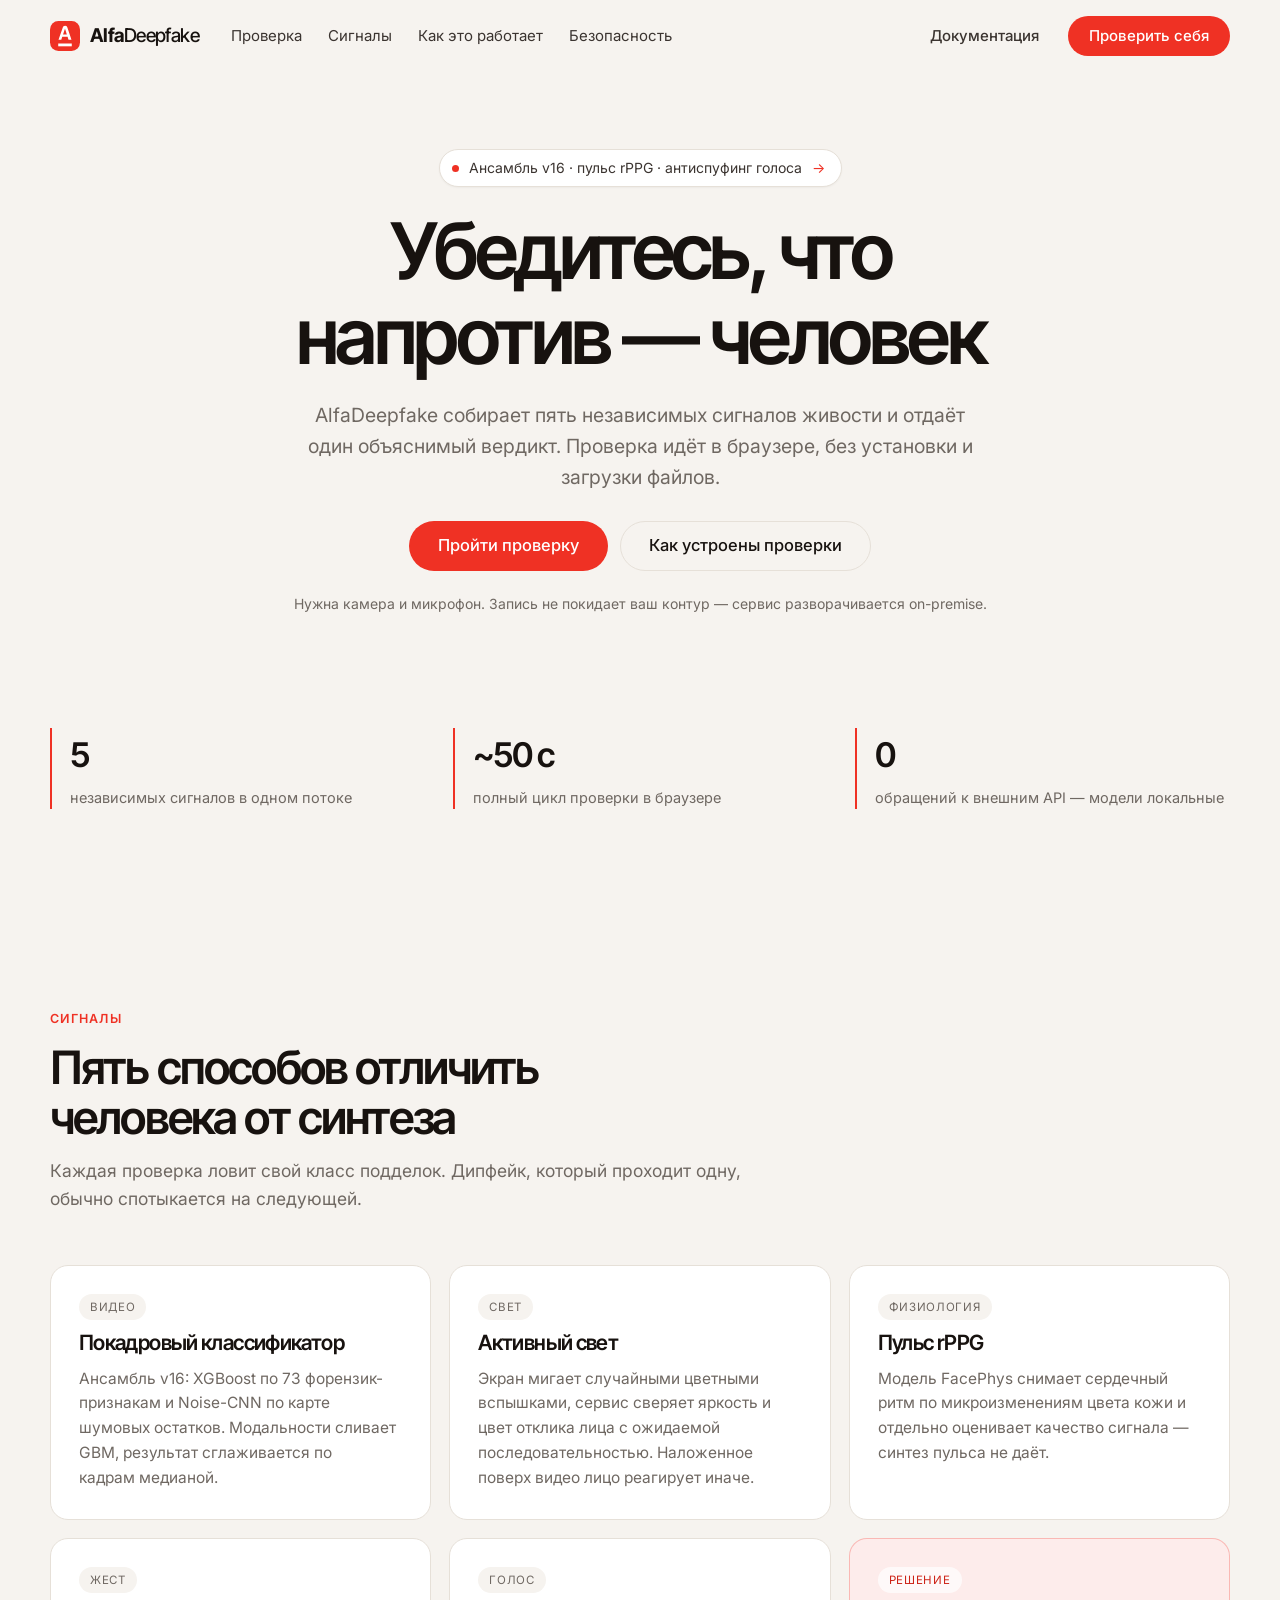
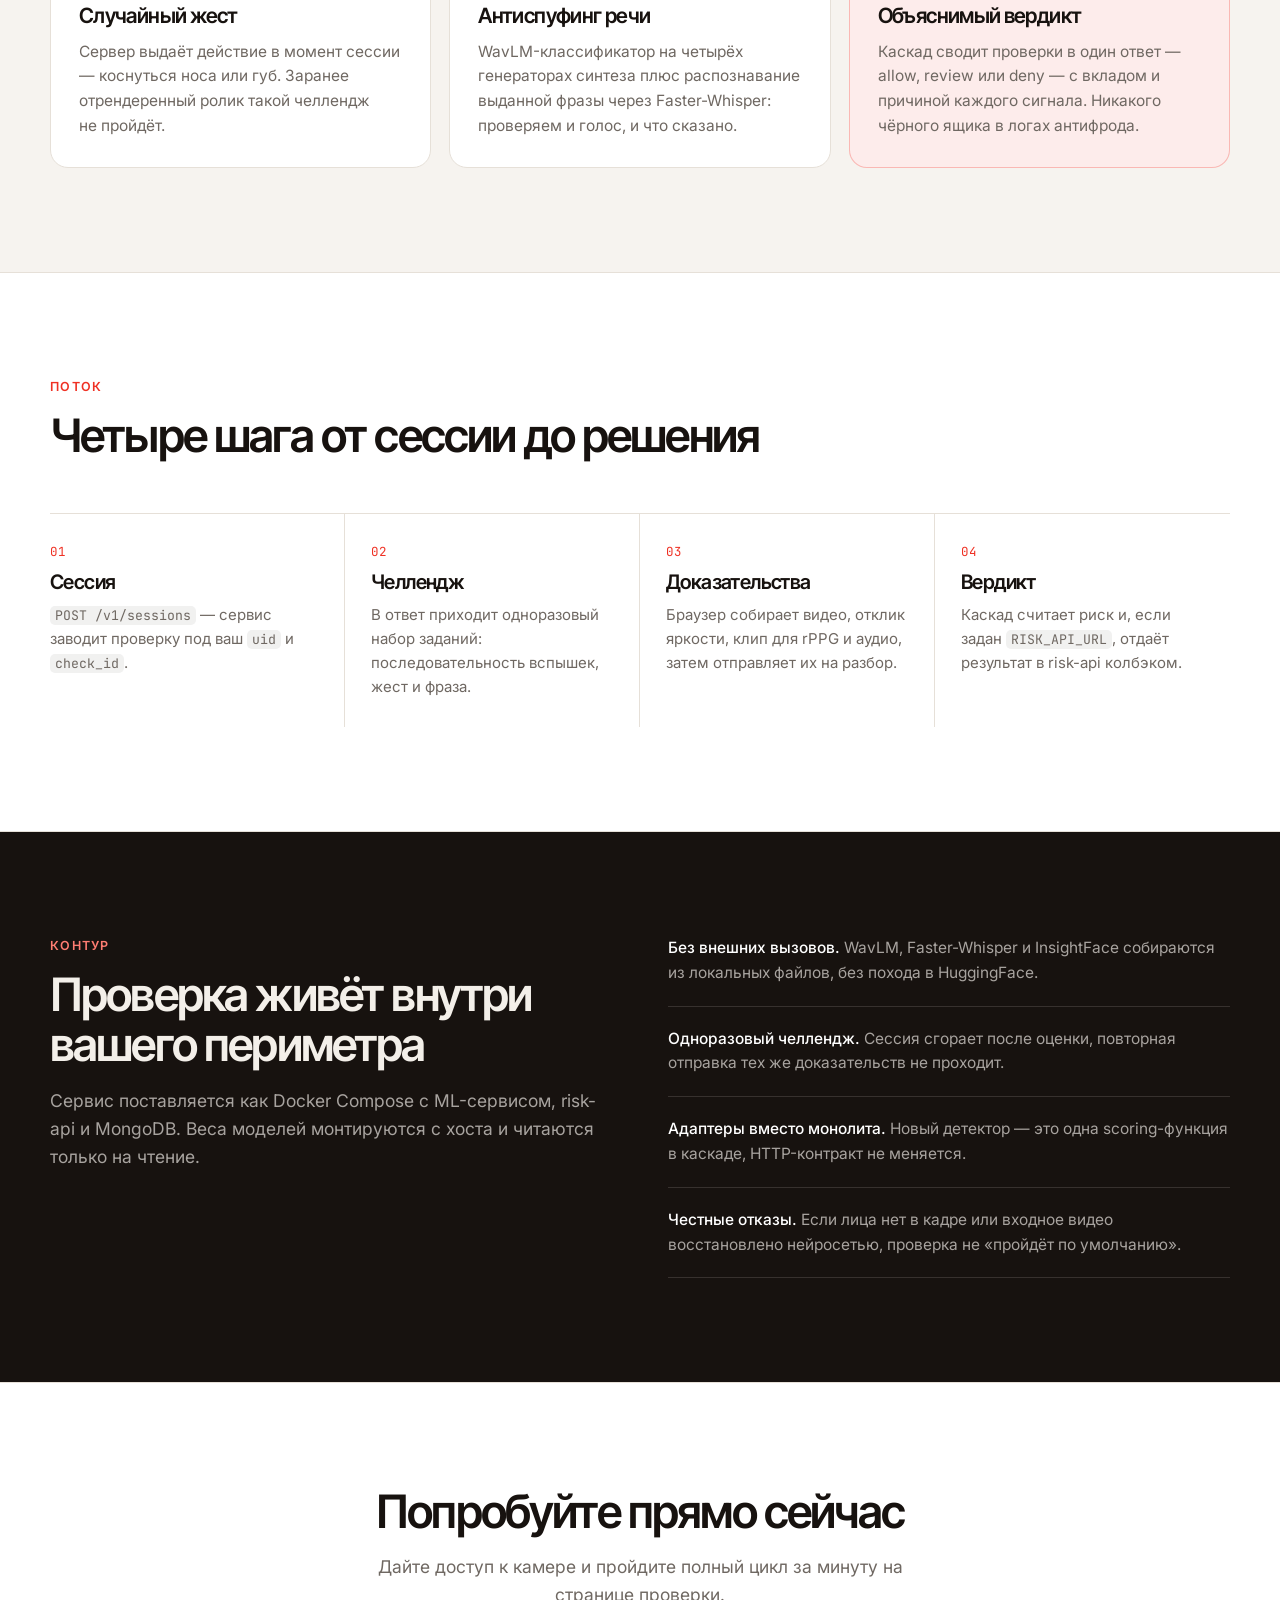
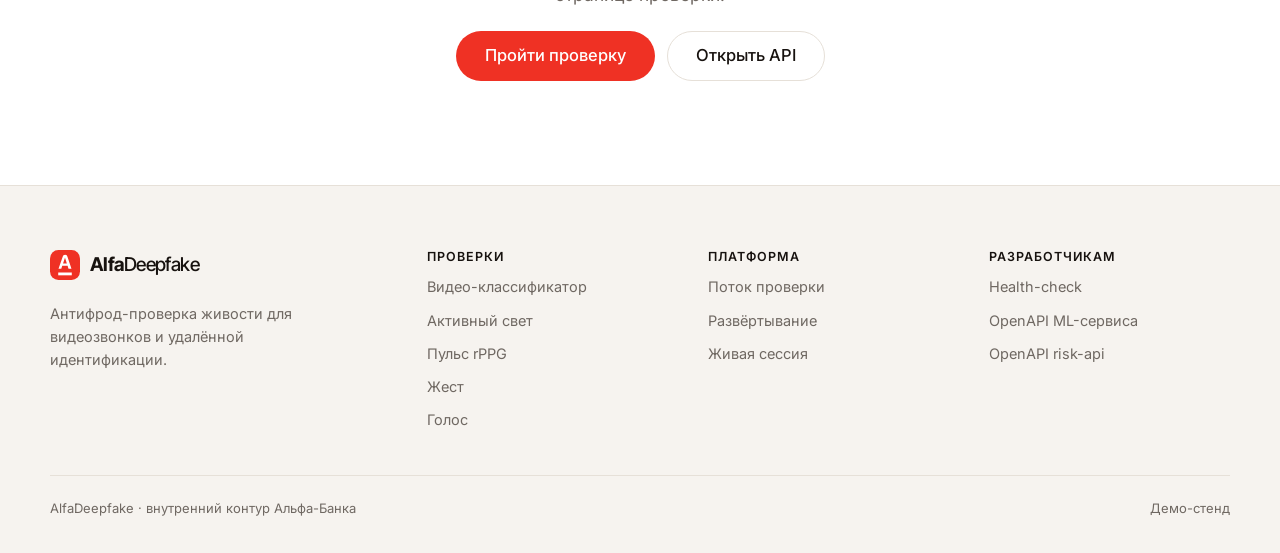
==== commit 77a6284d: "rPPG: 18s recording; release the camera once the check is scored Short 9s clips were the main source" ====
--- a/frontend/index.html
+++ b/frontend/index.html
@@ -84,7 +84,7 @@
         <div class="wrap">
           <ul class="stats">
             <li><b>5</b><span>независимых сигналов в одном потоке</span></li>
-            <li><b>~40 c</b><span>полный цикл проверки в браузере</span></li>
+            <li><b>~50 c</b><span>полный цикл проверки в браузере</span></li>
             <li><b>0</b><span>обращений к внешним API — модели локальные</span></li>
           </ul>
         </div>
--- a/frontend/styles.css
+++ b/frontend/styles.css
@@ -1156,6 +1156,70 @@
   }
 }
 
+/* ── Step feedback: progress, recording badge, analysis spinner ─────── */
+.progress-dots {
+  display: flex;
+  align-items: center;
+  gap: 6px;
+}
+
+.progress-dots i {
+  width: 20px;
+  height: 4px;
+  border-radius: 999px;
+  background: var(--line);
+  transition: background-color 0.25s ease;
+}
+
+.progress-dots i.active {
+  background: var(--alfa);
+}
+
+.progress-dots i.done {
+  background: var(--ink-soft);
+}
+
+.challenge-stage.recording::after {
+  content: "● REC";
+  position: absolute;
+  top: 14px;
+  right: 14px;
+  z-index: 4;
+  padding: 6px 12px;
+  border-radius: 999px;
+  background: rgba(12, 10, 9, 0.55);
+  color: #ff5a4e;
+  font-family: var(--mono);
+  font-size: 12px;
+  letter-spacing: 0.08em;
+  animation: rec-blink 1.2s ease-in-out infinite;
+}
+
+@keyframes rec-blink {
+  50% {
+    opacity: 0.45;
+  }
+}
+
+.challenge-stage.analyzing .stage-overlay strong::after {
+  content: "";
+  display: inline-block;
+  width: 14px;
+  height: 14px;
+  margin-left: 10px;
+  vertical-align: -1px;
+  border: 2px solid rgba(255, 255, 255, 0.35);
+  border-top-color: #fff;
+  border-radius: 50%;
+  animation: spin 0.9s linear infinite;
+}
+
+@keyframes spin {
+  to {
+    transform: rotate(360deg);
+  }
+}
+
 @media (prefers-reduced-motion: reduce) {
   html {
     scroll-behavior: auto;
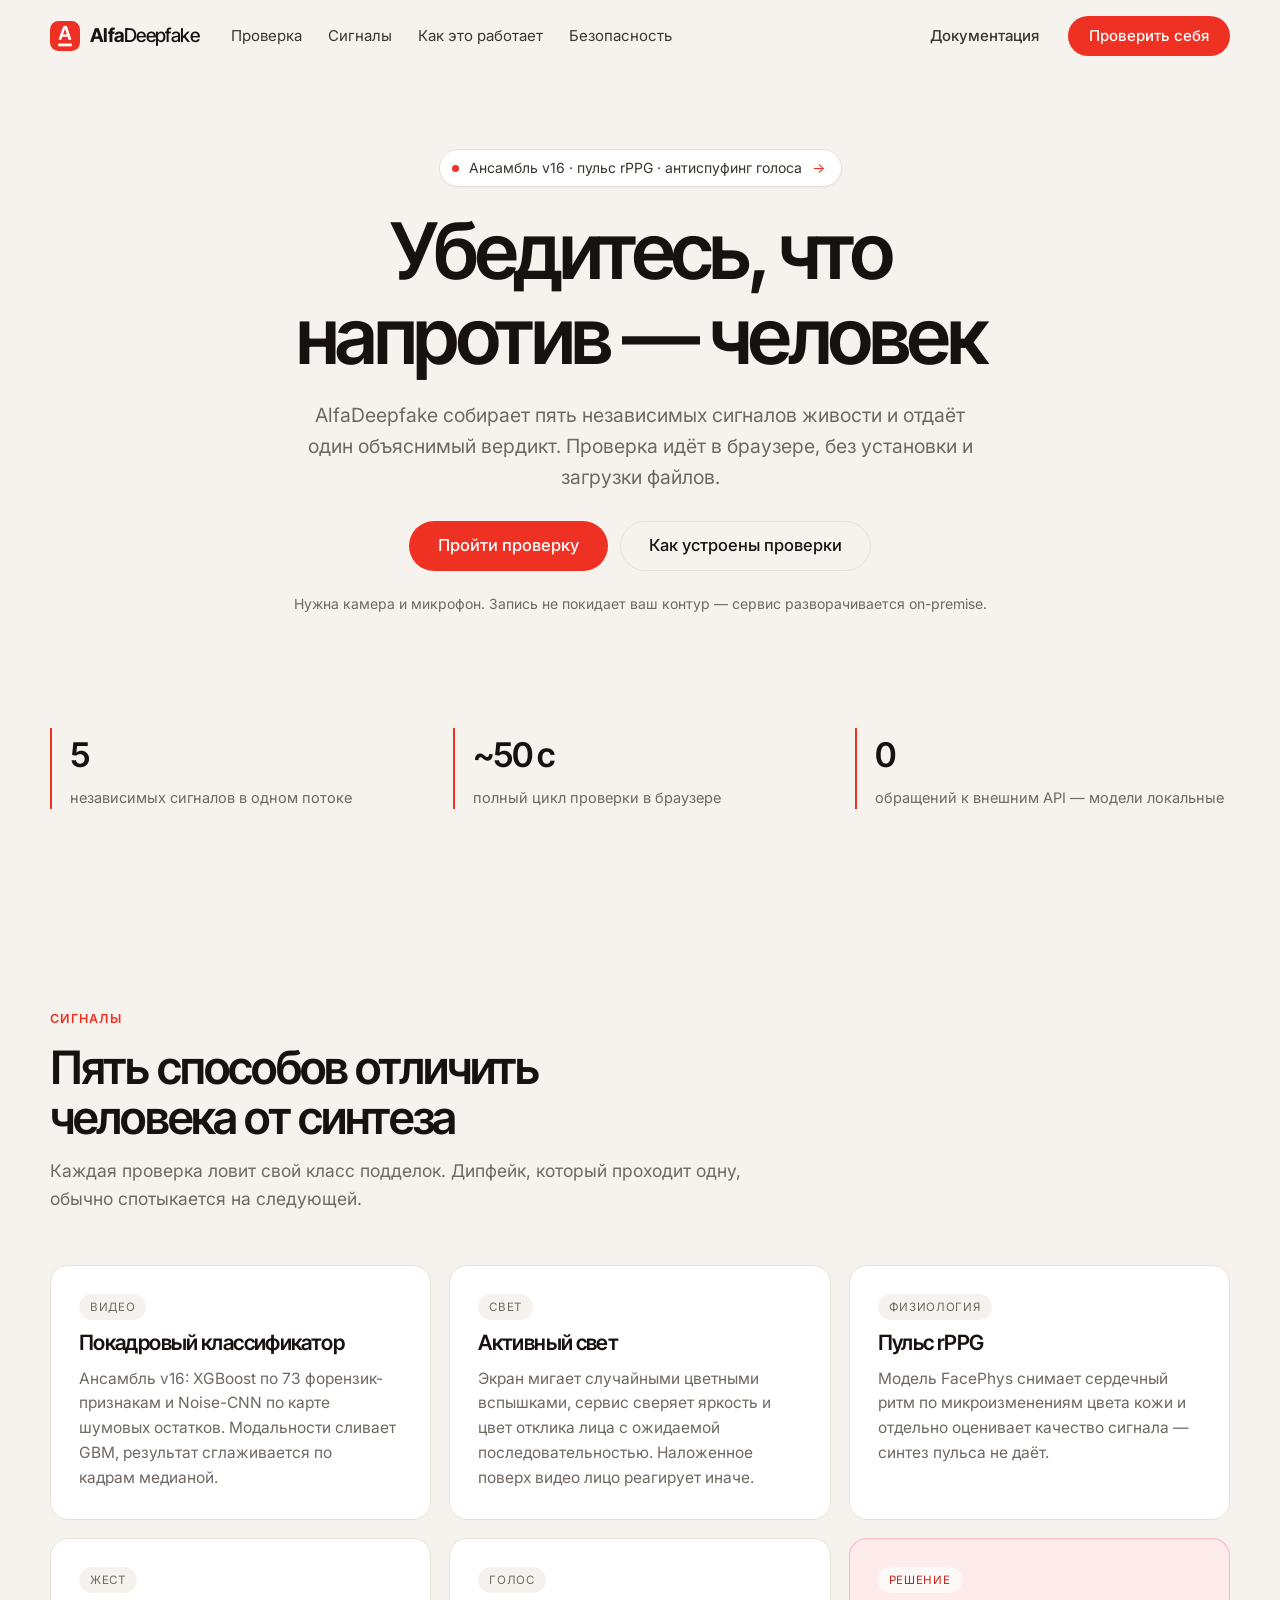
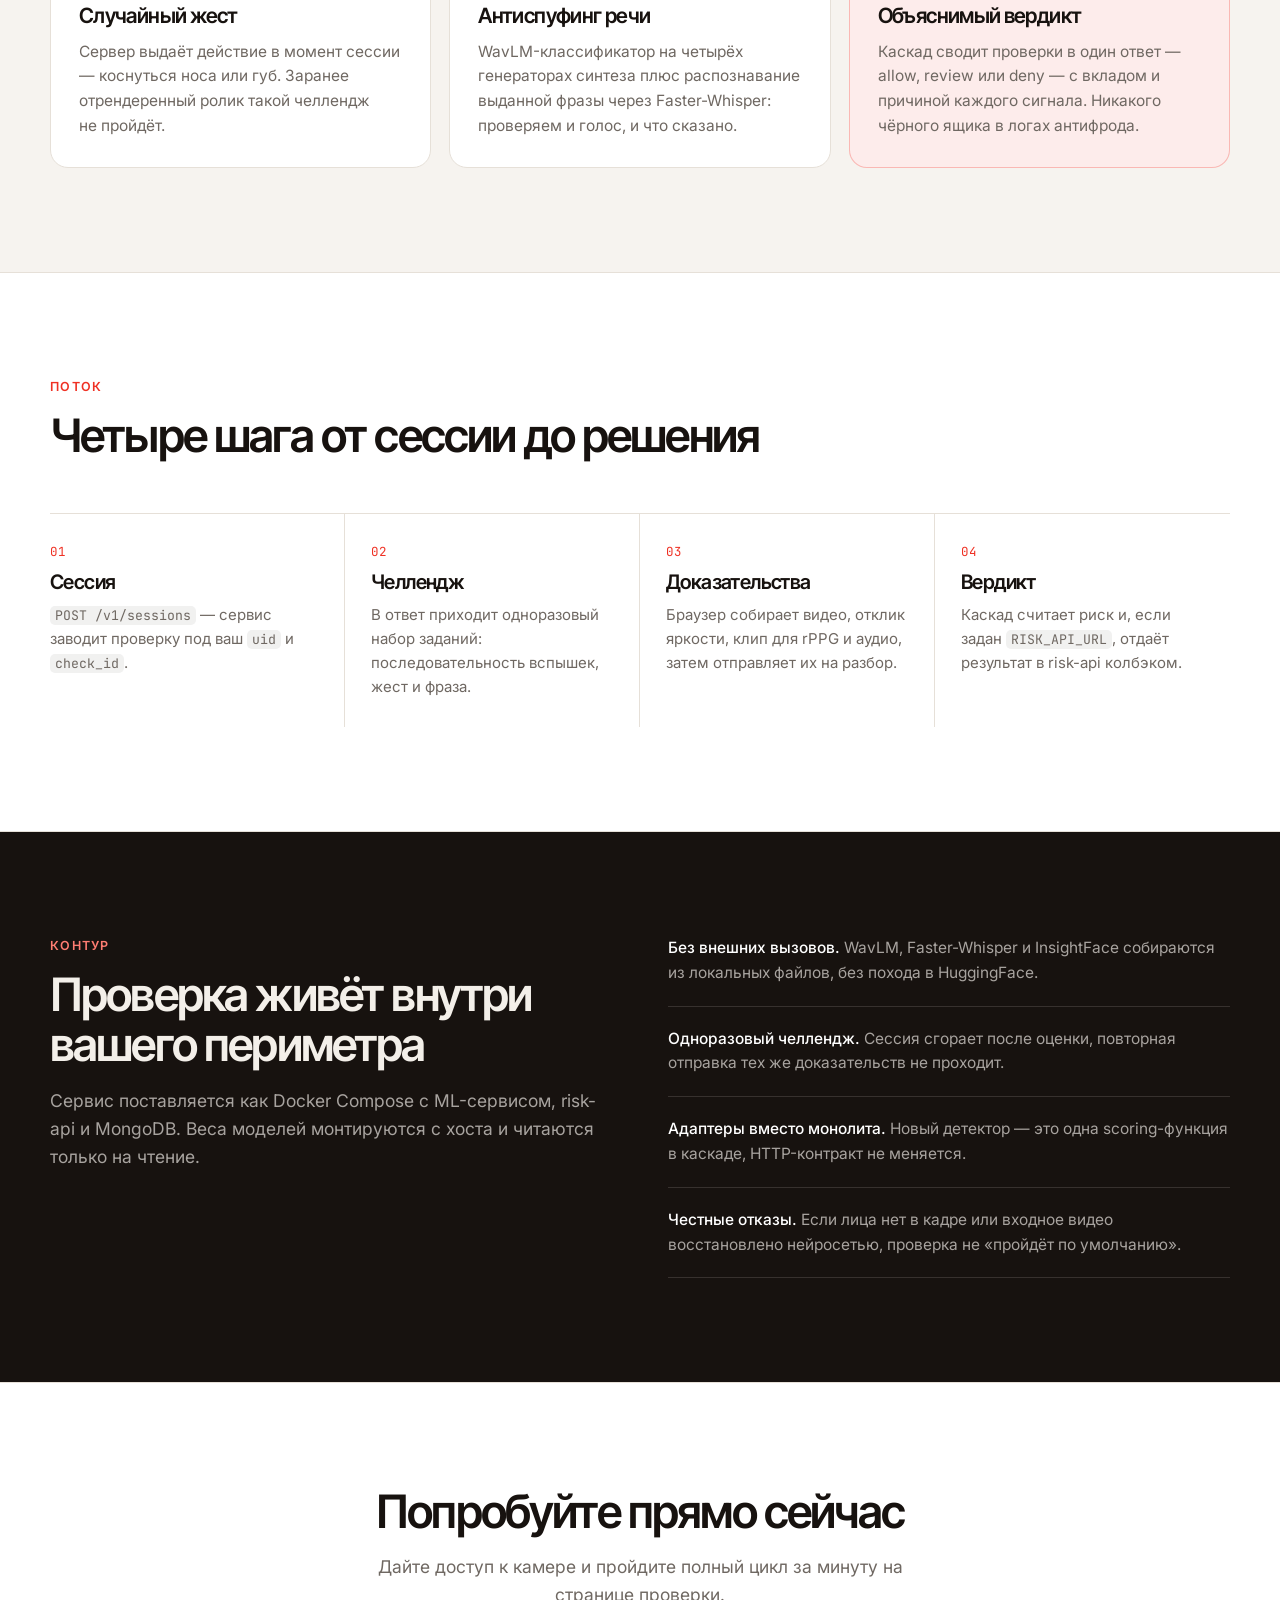
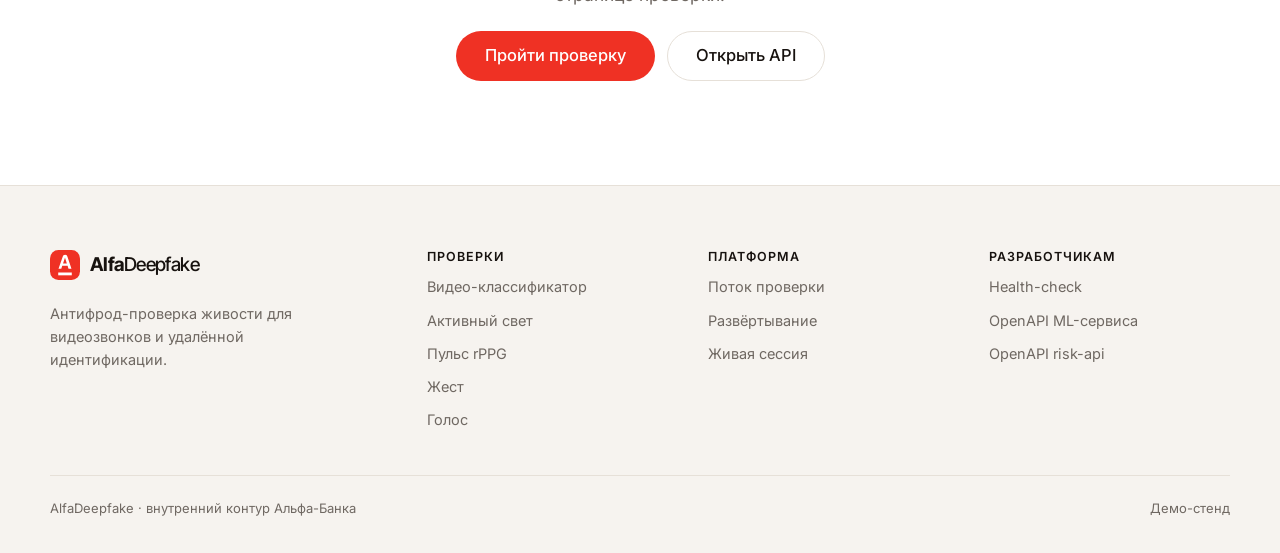
==== commit ca3a8c26: "Add entrance and feedback animations across the site - Landing hero lines stagger in on load; the pi" ====
--- a/frontend/index.html
+++ b/frontend/index.html
@@ -82,7 +82,7 @@
       <!-- ── Цифры ────────────────────────────────────────────────────── -->
       <section class="demo-section">
         <div class="wrap">
-          <ul class="stats">
+          <ul class="stats" data-reveal>
             <li><b>5</b><span>независимых сигналов в одном потоке</span></li>
             <li><b>~50 c</b><span>полный цикл проверки в браузере</span></li>
             <li><b>0</b><span>обращений к внешним API — модели локальные</span></li>
@@ -205,7 +205,7 @@
               Веса моделей монтируются с хоста и читаются только на чтение.
             </p>
           </div>
-          <ul class="trust-list">
+          <ul class="trust-list" data-reveal>
             <li><b>Без внешних вызовов.</b> WavLM, Faster-Whisper и InsightFace собираются из локальных файлов, без похода в HuggingFace.</li>
             <li><b>Одноразовый челлендж.</b> Сессия сгорает после оценки, повторная отправка тех же доказательств не проходит.</li>
             <li><b>Адаптеры вместо монолита.</b> Новый детектор — это одна scoring-функция в каскаде, HTTP-контракт не меняется.</li>
--- a/frontend/styles.css
+++ b/frontend/styles.css
@@ -823,12 +823,13 @@
   border: 1px solid var(--line);
   border-radius: var(--radius);
   background: var(--surface);
-  transition: border-color 180ms ease, transform 180ms ease;
+  transition: border-color 180ms ease, transform 180ms ease, box-shadow 180ms ease;
 }
 
 .card:hover {
   border-color: var(--ink);
-  transform: translateY(-2px);
+  transform: translateY(-4px);
+  box-shadow: var(--shadow);
 }
 
 .card-tag {
@@ -1168,10 +1169,11 @@
   height: 4px;
   border-radius: 999px;
   background: var(--line);
-  transition: background-color 0.25s ease;
+  transition: background-color 0.25s ease, width 0.3s cubic-bezier(0.22, 0.65, 0.28, 1);
 }
 
 .progress-dots i.active {
+  width: 34px;
   background: var(--alfa);
 }
 
@@ -1220,6 +1222,91 @@
   }
 }
 
+/* ── Animations ─────────────────────────────────────────────────────── */
+@keyframes rise-in {
+  from {
+    opacity: 0;
+    transform: translateY(14px);
+  }
+  to {
+    opacity: 1;
+    transform: none;
+  }
+}
+
+@keyframes pop-in {
+  from {
+    opacity: 0;
+    transform: scale(0.94);
+  }
+  to {
+    opacity: 1;
+    transform: none;
+  }
+}
+
+@keyframes dot-pulse {
+  0% {
+    box-shadow: 0 0 0 0 rgba(239, 49, 36, 0.35);
+  }
+  70% {
+    box-shadow: 0 0 0 8px rgba(239, 49, 36, 0);
+  }
+  100% {
+    box-shadow: 0 0 0 0 rgba(239, 49, 36, 0);
+  }
+}
+
+/* Landing hero: staggered entrance on load. */
+.hero-inner > * {
+  animation: rise-in 640ms cubic-bezier(0.22, 0.65, 0.28, 1) both;
+}
+
+.hero-inner > *:nth-child(2) { animation-delay: 90ms; }
+.hero-inner > *:nth-child(3) { animation-delay: 180ms; }
+.hero-inner > *:nth-child(4) { animation-delay: 270ms; }
+.hero-inner > *:nth-child(5) { animation-delay: 360ms; }
+
+.pill-dot {
+  animation: dot-pulse 2.6s ease-out infinite;
+}
+
+/* Check page: the stage overlay slides its lines in on step change (the
+   .swap class is re-triggered from renderStep). */
+.stage-overlay.swap > * {
+  animation: rise-in 360ms ease both;
+}
+
+.stage-overlay.swap > *:nth-child(2) { animation-delay: 50ms; }
+.stage-overlay.swap > *:nth-child(3) { animation-delay: 100ms; }
+
+/* Camera preview fades in once the stream delivers frames. */
+#camera {
+  opacity: 0;
+  transition: opacity 420ms ease;
+}
+
+#camera.live {
+  opacity: 1;
+}
+
+/* Verdict pops in; the per-check breakdown rows cascade under it. */
+.decision.allow,
+.decision.review,
+.decision.deny {
+  animation: pop-in 480ms cubic-bezier(0.34, 1.4, 0.44, 1) both;
+}
+
+.checks > * {
+  animation: rise-in 420ms ease both;
+}
+
+.checks > *:nth-child(2) { animation-delay: 60ms; }
+.checks > *:nth-child(3) { animation-delay: 120ms; }
+.checks > *:nth-child(4) { animation-delay: 180ms; }
+.checks > *:nth-child(5) { animation-delay: 240ms; }
+.checks > *:nth-child(6) { animation-delay: 300ms; }
+
 @media (prefers-reduced-motion: reduce) {
   html {
     scroll-behavior: auto;
@@ -1229,6 +1316,7 @@
   *::before,
   *::after {
     animation-duration: 0.01ms !important;
+    animation-delay: 0.01ms !important;
     transition-duration: 0.01ms !important;
   }
 
